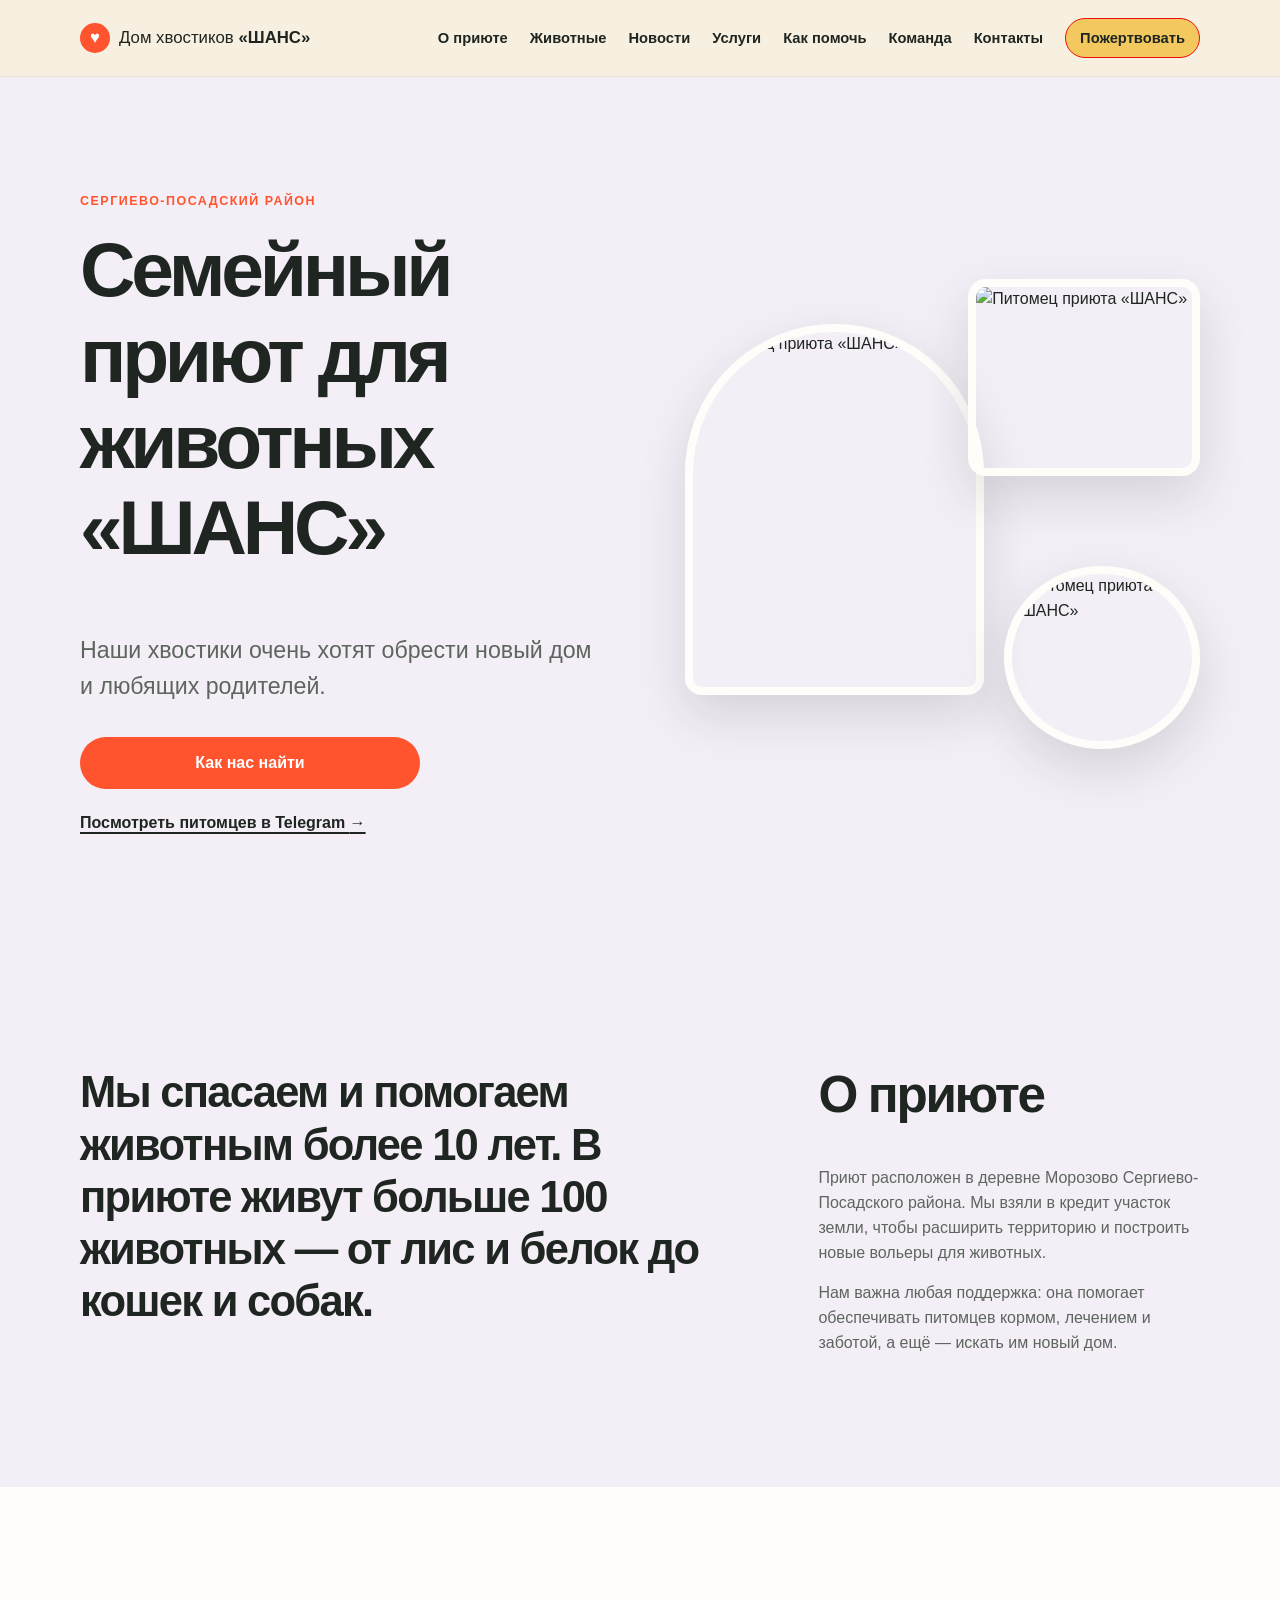
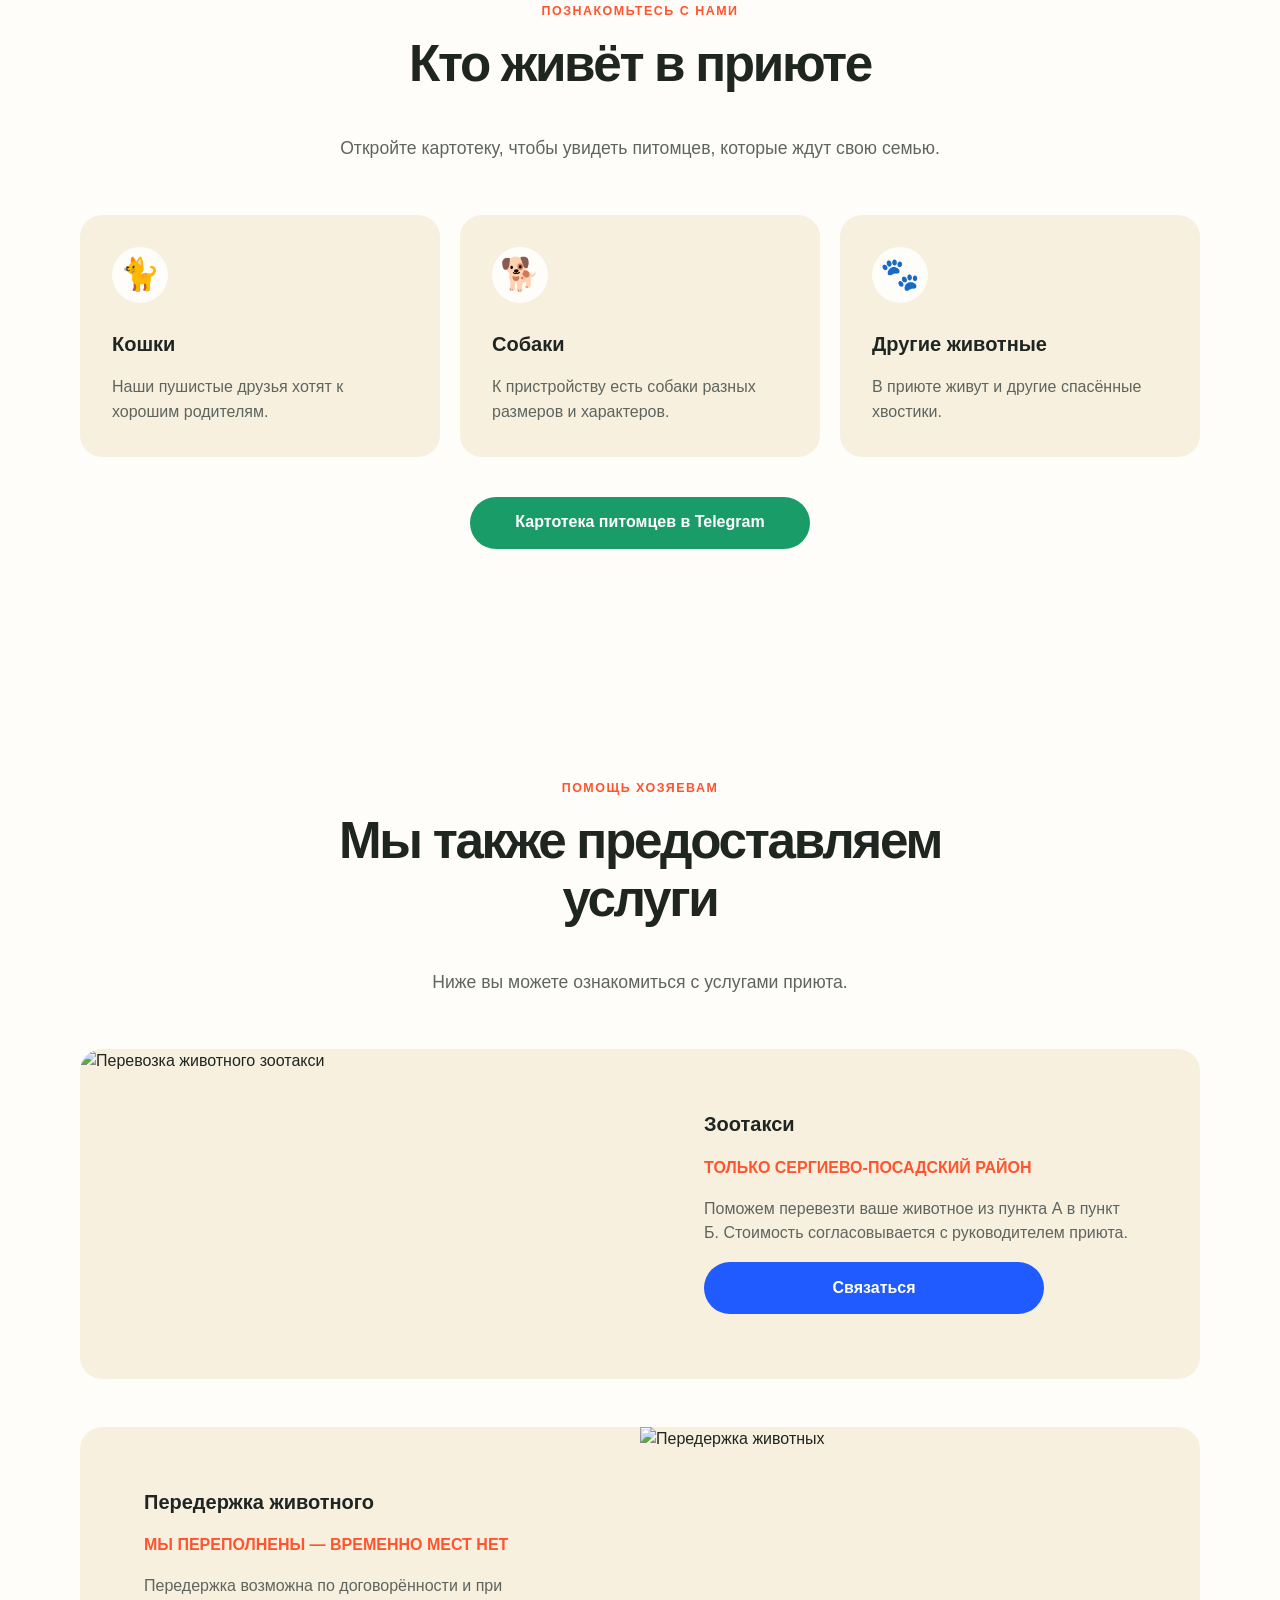
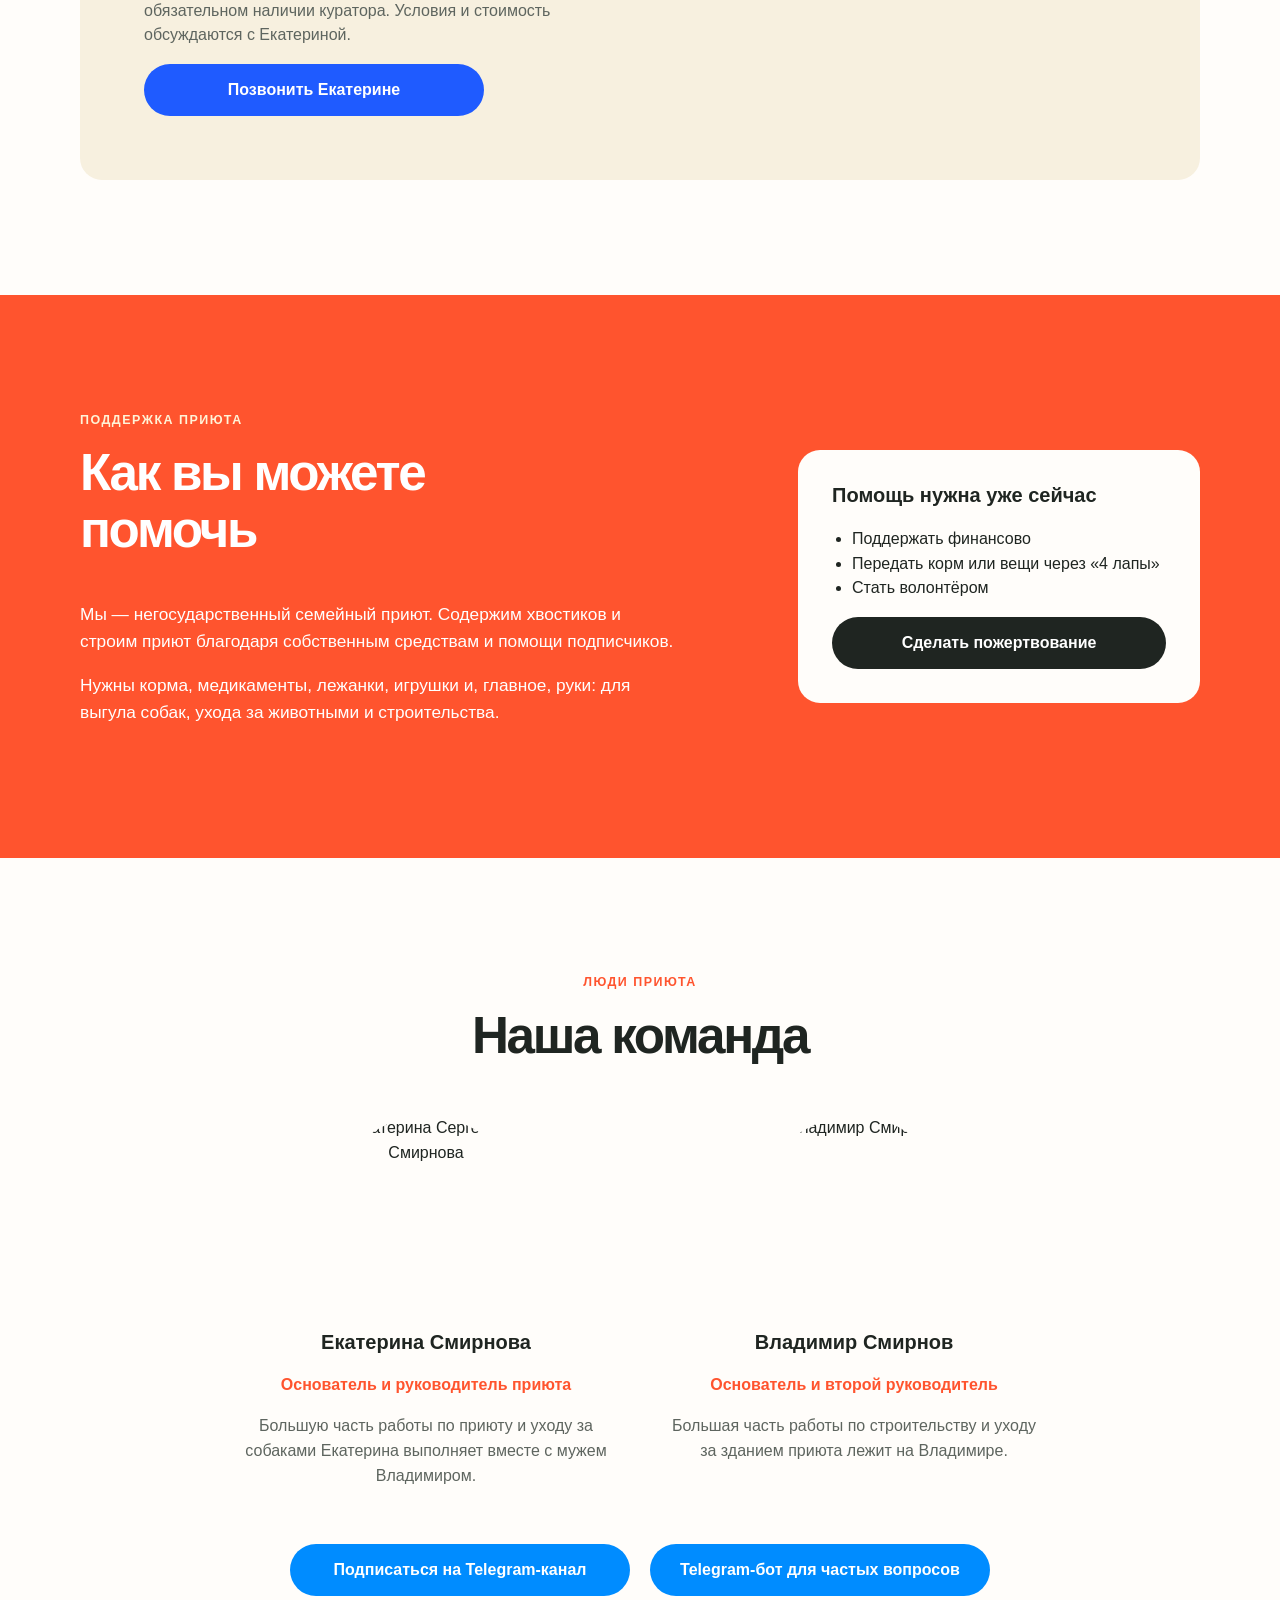
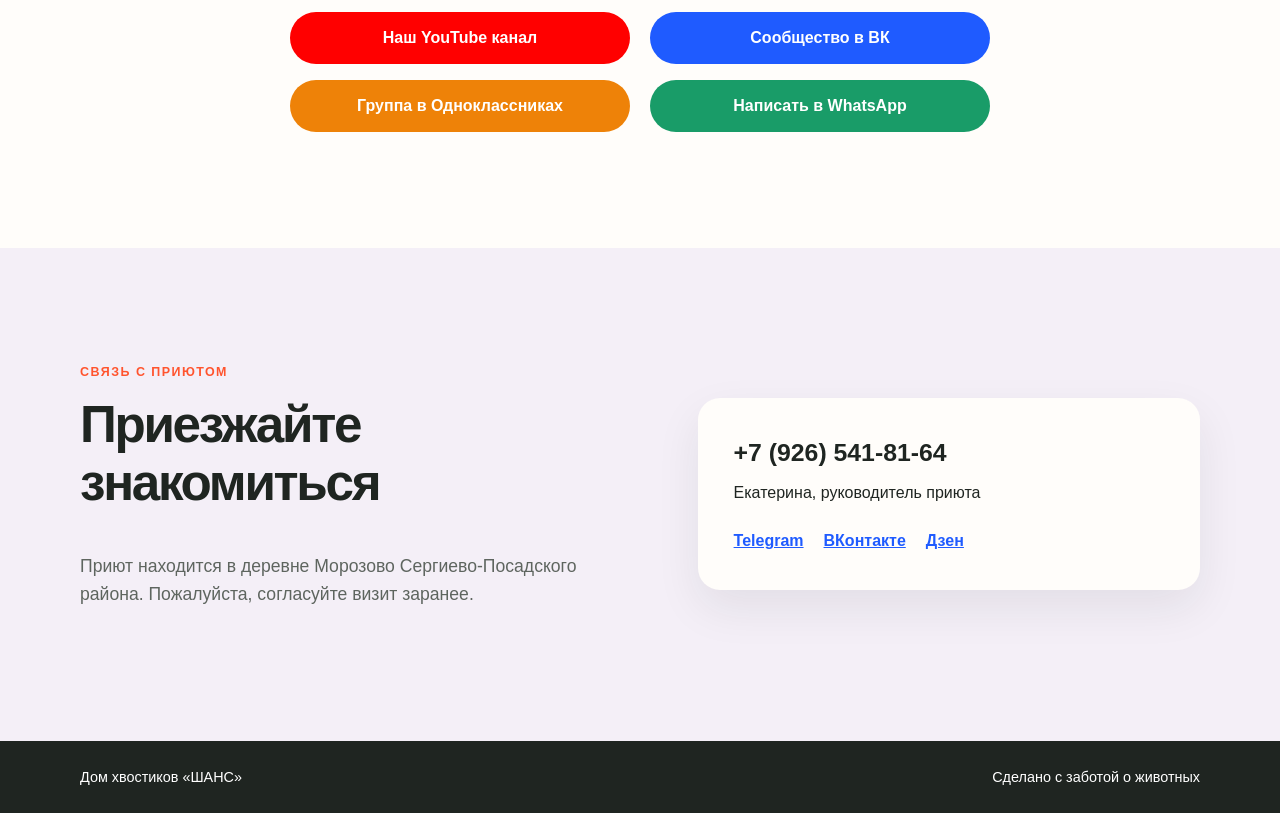
==== index.html @ d1c69e22 "git init" ====
<!doctype html>
<html lang="ru">
  <head>
    <meta charset="UTF-8" />
    <meta name="viewport" content="width=device-width, initial-scale=1.0" />
    <meta
      name="description"
      content="Семейный приют для животных «ШАНС» в Сергиево-Посадском районе. Помогаем животным найти дом."
    />
    <title>Дом хвостиков «ШАНС»</title>
    <link rel="preconnect" href="https://static.tildacdn.pub" />
    <link rel="stylesheet" href="./CSS/main.css" />
    <script src="./js/main.js" defer></script>
  </head>
  <body>
    <a class="skip-link" href="#main-content">Перейти к содержанию</a>
    <header class="site-header" data-header>
      <div class="container header__inner">
        <a
          class="brand"
          href="#top"
          aria-label="Дом хвостиков «ШАНС» — на главную"
          ><span class="brand__mark" aria-hidden="true">♥</span
          ><span>Дом хвостиков <b>«ШАНС»</b></span></a
        >
        <button
          class="menu-toggle"
          type="button"
          aria-expanded="false"
          aria-controls="main-menu"
          data-menu-toggle
        >
          <span class="visually-hidden">Открыть меню</span><span></span
          ><span></span><span></span>
        </button>
        <nav
          class="main-nav"
          id="main-menu"
          aria-label="Основная навигация"
          data-menu
        >
          <a href="#about">О приюте</a><a href="#animals">Животные</a><a href="./news.html">Новости</a
          ><a href="#services">Услуги</a><a href="#help">Как помочь</a><a href="#team">Команда</a
          ><a href="#contacts">Контакты</a>
          <a
            class="button button--small"
            href="https://yoomoney.ru/fundraise/15H9NJ5E4O8.240927"
            target="_blank"
            rel="noopener"
            >Пожертвовать</a
          >
        </nav>
      </div>
    </header>
    <main id="main-content">
      <section class="hero" id="top">
        <div class="container hero__grid">
          <div class="hero__content">
            <p class="eyebrow">Сергиево-Посадский район</p>
            <h1>Семейный приют для животных «ШАНС»</h1>
            <p class="hero__lead">
              Наши хвостики очень хотят обрести новый дом и любящих родителей.
            </p>
            <div class="hero__actions">
              <a class="button" href="#contacts">Как нас найти</a
              ><a
                class="text-link"
                href="https://t.me/shans_chats"
                target="_blank"
                rel="noopener"
                >Посмотреть питомцев в Telegram
                <span aria-hidden="true">→</span></a
              >
            </div>
          </div>
          <div class="hero__gallery" aria-label="Фотографии животных приюта">
            <img
              class="hero__image hero__image--main"
              src="https://static.tildacdn.pub/tild3834-3632-4032-b763-363162306338/noroot.png"
              alt="Питомец приюта «ШАНС»"
            />
            <img
              class="hero__image hero__image--top"
              src="https://static.tildacdn.pub/tild3733-3139-4436-b934-633961323635/_2.jpg"
              alt="Питомец приюта «ШАНС»"
            />
            <img
              class="hero__image hero__image--bottom"
              src="https://static.tildacdn.pub/tild3538-6461-4161-b763-653031376237/_3.jpg"
              alt="Питомец приюта «ШАНС»"
            />
          </div>
        </div>
      </section>
      <section class="section section--tint" id="about">
        <div class="container about">
          <p class="about__intro">
            Мы спасаем и помогаем животным более 10 лет. В приюте живут больше
            100 животных — от лис и белок до кошек и собак.
          </p>
          <div class="about__text">
            <h2>О приюте</h2>
            <p>
              Приют расположен в деревне Морозово Сергиево-Посадского района. Мы
              взяли в кредит участок земли, чтобы расширить территорию и
              построить новые вольеры для животных.
            </p>
            <p>
              Нам важна любая поддержка: она помогает обеспечивать питомцев
              кормом, лечением и заботой, а ещё — искать им новый дом.
            </p>
          </div>
        </div>
      </section>
      <section class="section" id="animals">
        <div class="container">
          <div class="section-heading">
            <p class="eyebrow">Познакомьтесь с нами</p>
            <h2>Кто живёт в приюте</h2>
            <p>
              Откройте картотеку, чтобы увидеть питомцев, которые ждут свою
              семью.
            </p>
          </div>
          <div class="animal-types">
            <article class="animal-type">
              <span class="animal-type__icon" aria-hidden="true">🐈</span>
              <h3>Кошки</h3>
              <p>Наши пушистые друзья хотят к хорошим родителям.</p>
            </article>
            <article class="animal-type">
              <span class="animal-type__icon" aria-hidden="true">🐕</span>
              <h3>Собаки</h3>
              <p>К пристройству есть собаки разных размеров и характеров.</p>
            </article>
            <article class="animal-type">
              <span class="animal-type__icon" aria-hidden="true">🐾</span>
              <h3>Другие животные</h3>
              <p>В приюте живут и другие спасённые хвостики.</p>
            </article>
          </div>
          <p class="section-action">
            <a
              class="button button--green"
              href="https://t.me/shans_chats"
              target="_blank"
              rel="noopener"
              >Картотека питомцев в Telegram</a
            >
          </p>
        </div>
      </section>
      <section class="section section--services" id="services">
        <div class="container">
          <div class="section-heading">
            <p class="eyebrow">Помощь хозяевам</p>
            <h2>Мы также предоставляем услуги</h2>
            <p>Ниже вы можете ознакомиться с услугами приюта.</p>
          </div>
          <div class="services-list">
            <article class="service-card">
              <img
                src="https://static.tildacdn.pub/tild6363-3737-4464-a665-316663333533/photo_2024-09-29_17-.jpg"
                alt="Перевозка животного зоотакси"
                loading="lazy"
              />
              <div class="service-card__content">
                <h3>Зоотакси</h3>
                <p class="service-card__note">Только Сергиево-Посадский район</p>
                <p>Поможем перевезти ваше животное из пункта А в пункт Б. Стоимость согласовывается с руководителем приюта.</p>
                <a class="button button--blue" href="https://wa.me/79265418164" target="_blank" rel="noopener">Связаться</a>
              </div>
            </article>
            <article class="service-card service-card--reverse">
              <img
                src="https://static.tildacdn.pub/tild6632-6635-4138-b135-636362383539/photo_2024-09-29_17-.jpg"
                alt="Передержка животных"
                loading="lazy"
              />
              <div class="service-card__content">
                <h3>Передержка животного</h3>
                <p class="service-card__note">Мы переполнены — временно мест нет</p>
                <p>Передержка возможна по договорённости и при обязательном наличии куратора. Условия и стоимость обсуждаются с Екатериной.</p>
                <a class="button button--blue" href="tel:+79265418164">Позвонить Екатерине</a>
              </div>
            </article>
          </div>
        </div>
      </section>
      <section class="section section--help" id="help">
        <div class="container help">
          <div>
            <p class="eyebrow">Поддержка приюта</p>
            <h2>Как вы можете помочь</h2>
            <p>
              Мы — негосударственный семейный приют. Содержим хвостиков и строим
              приют благодаря собственным средствам и помощи подписчиков.
            </p>
            <p>
              Нужны корма, медикаменты, лежанки, игрушки и, главное, руки: для
              выгула собак, ухода за животными и строительства.
            </p>
          </div>
          <div class="help__card">
            <h3>Помощь нужна уже сейчас</h3>
            <ul>
              <li>Поддержать финансово</li>
              <li>Передать корм или вещи через «4 лапы»</li>
              <li>Стать волонтёром</li>
            </ul>
            <a
              class="button button--dark"
              href="https://yoomoney.ru/fundraise/15H9NJ5E4O8.240927"
              target="_blank"
              rel="noopener"
              >Сделать пожертвование</a
            >
          </div>
        </div>
      </section>
      <section class="section" id="team">
        <div class="container">
          <div class="section-heading">
            <p class="eyebrow">Люди приюта</p>
            <h2>Наша команда</h2>
          </div>
          <div class="team-grid">
            <article class="team-card">
              <img
                src="https://static.tildacdn.pub/tild6333-6337-4039-b231-306339353439/photo.jpg"
                alt="Екатерина Сергеевна Смирнова"
                loading="lazy"
              />
              <h3>Екатерина Смирнова</h3>
              <p class="team-card__role">Основатель и руководитель приюта</p>
              <p>
                Большую часть работы по приюту и уходу за собаками Екатерина
                выполняет вместе с мужем Владимиром.
              </p>
            </article>
            <article class="team-card">
              <img
                src="https://static.tildacdn.pub/tild3164-3631-4435-b133-646164666234/_2.jpg"
                alt="Владимир Смирнов"
                loading="lazy"
              />
              <h3>Владимир Смирнов</h3>
              <p class="team-card__role">Основатель и второй руководитель</p>
              <p>
                Большая часть работы по строительству и уходу за зданием приюта
                лежит на Владимире.
              </p>
            </article>
          </div>
          <div class="community-links" aria-label="Социальные сети приюта">
            <p class="section-action">
              <a
                class="button button--light-blue"
                href="https://t.me/shans_sp"
                target="_blank"
                rel="noopener"
                >Подписаться на Telegram-канал</a
              >
            </p>
            <p class="section-action">
              <a
                class="button button--light-blue"
                href="https://t.me/Shansvoprosy_bot"
                target="_blank"
                rel="noopener"
                >Telegram-бот для частых вопросов</a
              >
            </p>
            <p class="section-action">
              <a
                class="button button--red"
                href="https://youtube.com/@katyashans?si=dmydmIoXF8O_BIxL"
                target="_blank"
                rel="noopener"
                >Наш YouTube канал</a
              >
            </p>
            <p class="section-action">
              <a
                class="button button--blue"
                href="https://vk.ru/shansposad"
                target="_blank"
                rel="noopener"
                >Сообщество в ВК</a
              >
            </p>
            <p class="section-action">
              <a
                class="button button--odnoclassniki"
                href="https://ok.ru/group/70000008022569"
                target="_blank"
                rel="noopener"
                >Группа в Одноклассниках</a
              >
            </p>
            <p class="section-action">
              <a
                class="button button--green"
                href="https://wa.me/79265418164"
                target="_blank"
                rel="noopener"
                >Написать в WhatsApp</a
              >
            </p>
          </div>
        </div>
      </section>
      <section class="section section--tint" id="contacts">
        <div class="container contacts">
          <div>
            <p class="eyebrow">Связь с приютом</p>
            <h2>Приезжайте знакомиться</h2>
            <p>
              Приют находится в деревне Морозово Сергиево-Посадского района.
              Пожалуйста, согласуйте визит заранее.
            </p>
          </div>
          <address class="contact-card">
            <a href="tel:+79265418164">+7 (926) 541-81-64</a
            ><span>Екатерина, руководитель приюта</span>
            <div class="contact-card__links">
              <a
                href="https://t.me/KatyashansSP"
                target="_blank"
                rel="noopener"
                >Telegram</a
              ><a
                href="https://vk.com/shansposad"
                target="_blank"
                rel="noopener"
                >ВКонтакте</a
              ><a
                href="https://dzen.ru/id/623cc8902dbcc364cc615dd0"
                target="_blank"
                rel="noopener"
                >Дзен</a
              >
            </div>
          </address>
        </div>
      </section>
    </main>
    <footer class="site-footer">
      <div class="container footer__inner">
        <span>Дом хвостиков «ШАНС»</span
        ><span>Сделано с заботой о животных</span>
      </div>
    </footer>
  </body>
</html>
---- CSS/main.css ----
* {
  box-sizing: border-box;
}

html {
  scroll-behavior: smooth;
}

body {
  margin: 0;
  color: #1f2521;
  background: #fffdfa;
  font-family: Arial, Helvetica, sans-serif;
  font-size: 16px;
  line-height: 1.55;
}

img {
  display: block;
  max-width: 100%;
}

a {
  color: inherit;
}

h1,
h2,
h3,
p {
  margin-top: 0;
}

h1,
h2,
h3 {
  line-height: 1.12;
}

h1 {
  font-size: clamp(2.55rem, 6vw, 5.1rem);
  letter-spacing: -0.055em;
}

h2 {
  font-size: clamp(2rem, 4vw, 3.5rem);
  letter-spacing: -0.045em;
}

h3 {
  font-size: 1.25rem;
}

.container {
  width: min(1120px, 100% - 40px);
  margin: 0 auto;
}

.visually-hidden {
  position: absolute;
  width: 1px;
  height: 1px;
  padding: 0;
  margin: -1px;
  overflow: hidden;
  clip: rect(0, 0, 0, 0);
  white-space: nowrap;
  border: 0;
}

.skip-link {
  position: fixed;
  z-index: 10;
  top: 12px;
  left: 12px;
  padding: 10px 16px;
  color: #fff;
  background: #1f2521;
  transform: translateY(-150%);
}

.skip-link:focus {
  transform: translateY(0);
}

.eyebrow {
  margin-bottom: 14px;
  color: #ff542e;
  font-size: 0.78rem;
  font-weight: 700;
  letter-spacing: 0.12em;
  text-transform: uppercase;
}

.site-header {
  position: sticky;
  z-index: 5;
  top: 0;
  background: rgba(247, 240, 223, 0.96);
  border-bottom: 1px solid rgba(31, 37, 33, 0.08);
  backdrop-filter: blur(10px);
}

.header__inner {
  display: flex;
  align-items: center;
  justify-content: space-between;
  min-height: 76px;
  gap: 24px;
}

.brand {
  display: inline-flex;
  align-items: center;
  gap: 9px;
  font-size: 1.05rem;
  text-decoration: none;
  white-space: nowrap;
}

.brand__mark {
  display: grid;
  width: 30px;
  height: 30px;
  place-items: center;
  color: #fff;
  background: #ff542e;
  border-radius: 50%;
}

.main-nav {
  display: flex;
  align-items: center;
  gap: 22px;
  font-size: 0.92rem;
  font-weight: 700;
}

.main-nav > a:not(.button) {
  text-decoration: none;
}

.main-nav > a:not(.button):hover {
  color: #ff542e;
}

.menu-toggle {
  display: none;
  border: 0;
  background: transparent;
}

.button {
  display: inline-flex;
  align-items: center;
  justify-content: center;
  width: min(100%, 340px);
  min-height: 52px;
  padding: 12px 22px;
  color: #fff;
  background: #ff542e;
  border: 1px solid transparent;
  border-radius: 999px;
  font-weight: 700;
  text-align: center;
  text-decoration: none;
  transition: transform 0.2s ease, background-color 0.2s ease;
}

.button:hover {
  transform: translateY(-2px);
  background: rgb(255, 50.6181818182, 5.2);
}

.button--small {
  width: auto;
  min-width: 0;
  min-height: 40px;
  padding: 8px 14px;
  color: #1f2521;
  background: #f3c95f;
  border-color: #ef0c0c;
}

.button--green {
  background: #199c68;
}

.button--green:hover {
  background: rgb(19.364640884, 120.835359116, 80.5569060773);
}

.button--dark {
  background: #1f2521;
}

.button--dark:hover {
  background: rgb(49.6, 59.2, 52.8);
}

.button--blue {
  background: #1f5bff;
}

.button--red {
  background-color: #ff0000;
}

.button--odnoclassniki {
  background-color: #ee8208;
}

.button--red:hover {
  background-color: rgb(214.2, 0, 0);
}

.button--odnoclassniki:hover {
  background-color: rgb(198.5268292683, 108.4390243902, 6.6731707317);
}

.button--light-blue {
  background-color: #008cff;
}

.button--light-blue:hover {
  background-color: rgb(0, 117.6, 214.2);
}

.button--blue:hover {
  background: rgb(0, 65.6785714286, 245.2);
}

.text-link {
  font-weight: 700;
  text-decoration-thickness: 2px;
  text-underline-offset: 4px;
}

.hero {
  overflow: hidden;
  padding: clamp(64px, 9vw, 130px) 0;
  background: #f4eff7;
}

.hero__grid {
  display: grid;
  grid-template-columns: 1fr 1fr;
  align-items: center;
  gap: clamp(40px, 7vw, 100px);
}

.hero__lead {
  max-width: 540px;
  margin-bottom: 32px;
  color: #5e655f;
  font-size: clamp(1.1rem, 2vw, 1.45rem);
}

.hero__actions {
  display: flex;
  flex-wrap: wrap;
  align-items: center;
  gap: 22px;
}

.hero__gallery {
  position: relative;
  min-height: 470px;
}

.hero__image {
  position: absolute;
  -o-object-fit: cover;
     object-fit: cover;
  border: 8px solid #fffdfa;
  box-shadow: 0 20px 50px rgba(31, 37, 33, 0.14);
}

.hero__image--main {
  inset: 45px 15% 0 0;
  width: 58%;
  height: 79%;
  border-radius: 160px 160px 18px 18px;
}

.hero__image--top {
  top: 0;
  right: 0;
  width: 45%;
  height: 42%;
  border-radius: 18px;
}

.hero__image--bottom {
  right: 0;
  bottom: 0;
  width: 38%;
  height: 39%;
  border-radius: 50%;
}

.section {
  padding: clamp(68px, 9vw, 130px) 0;
}

.section--tint {
  background: #f4eff7;
}

.about {
  display: grid;
  grid-template-columns: 1.25fr 0.75fr;
  gap: clamp(35px, 8vw, 115px);
  align-items: start;
}

.about__intro {
  margin: 0;
  font-size: clamp(1.8rem, 3.4vw, 3rem);
  font-weight: 700;
  line-height: 1.2;
  letter-spacing: -0.04em;
}

.about__text {
  max-width: 430px;
  color: #5e655f;
}

.about__text h2 {
  color: #1f2521;
}

.section-heading {
  max-width: 650px;
  margin: 0 auto 52px;
  text-align: center;
}

.section-heading > p:last-child {
  color: #5e655f;
  font-size: 1.1rem;
}

.animal-types {
  display: grid;
  grid-template-columns: repeat(3, 1fr);
  gap: 20px;
}

.animal-type {
  padding: 32px;
  background: #f7f0df;
  border-radius: 22px;
}

.animal-type__icon {
  display: grid;
  width: 56px;
  height: 56px;
  place-items: center;
  margin-bottom: 30px;
  font-size: 2rem;
  background: #fffdfa;
  border-radius: 50%;
}

.animal-type p {
  margin-bottom: 0;
  color: #5e655f;
}

.section-action {
  margin: 40px 0 0;
  text-align: center;
}

.news-list {
  display: grid;
  grid-template-columns: repeat(3, minmax(0, 1fr));
  gap: 24px;
}

.news-card,
.news-detail {
  padding: 28px;
  background: #f7f0df;
  border-radius: 22px;
}

.news-card img,
.news-detail img {
  width: 100%;
  aspect-ratio: 16/9;
  margin: -28px -28px 24px;
  -o-object-fit: cover;
     object-fit: cover;
  border-radius: 22px 22px 0 0;
}

.news-card h2 {
  font-size: 1.6rem;
}

.news-card h2 a {
  text-decoration: none;
}

.news-detail {
  max-width: 780px;
  margin: 0 auto;
}

.empty-state {
  grid-column: 1/-1;
  text-align: center;
  color: #5e655f;
}

.section--services {
  background: #fffdfa;
}

.services-list {
  display: grid;
  gap: 48px;
}

.service-card {
  display: grid;
  grid-template-columns: repeat(2, minmax(0, 1fr));
  overflow: hidden;
  background: #f7f0df;
  border-radius: 22px;
}

.service-card--reverse img {
  order: 2;
}

.service-card img {
  width: 100%;
  height: 100%;
  min-height: 330px;
  -o-object-fit: cover;
     object-fit: cover;
}

.service-card__content {
  display: flex;
  flex-direction: column;
  align-items: flex-start;
  justify-content: center;
  padding: clamp(32px, 5vw, 70px);
}

.service-card__content > p:not(.service-card__note) {
  color: #5e655f;
}

.service-card__note {
  color: #ff542e;
  font-weight: 700;
  text-transform: uppercase;
}

.section--help {
  color: #fff;
  background: #ff542e;
}

.section--help .eyebrow {
  color: #fff3d7;
}

.help {
  display: grid;
  grid-template-columns: 1.2fr 0.8fr;
  gap: clamp(35px, 9vw, 130px);
  align-items: center;
}

.help h2 {
  max-width: 500px;
}

.help > div:first-child > p:not(.eyebrow) {
  max-width: 620px;
  font-size: 1.08rem;
}

.help__card {
  padding: 34px;
  color: #1f2521;
  background: #fffdfa;
  border-radius: 22px;
}

.help__card ul {
  padding-left: 20px;
}

.team-grid {
  display: grid;
  grid-template-columns: repeat(2, minmax(0, 380px));
  justify-content: center;
  gap: 48px;
}

.team-card {
  text-align: center;
}

.team-card img {
  width: 190px;
  aspect-ratio: 1;
  margin: 0 auto 25px;
  -o-object-fit: cover;
     object-fit: cover;
  border-radius: 50%;
}

.team-card__role {
  color: #ff542e;
  font-weight: 700;
}

.team-card p:last-child {
  color: #5e655f;
}

.community-links {
  display: grid;
  grid-template-columns: repeat(2, 340px);
  justify-content: center;
  gap: 16px 20px;
  margin-top: 40px;
}

.community-links .section-action {
  margin: 0;
}

.contacts {
  display: grid;
  grid-template-columns: 1fr 1fr;
  gap: clamp(35px, 9vw, 120px);
  align-items: center;
}

.contacts > div > p:not(.eyebrow) {
  max-width: 500px;
  color: #5e655f;
  font-size: 1.1rem;
}

.contact-card {
  display: flex;
  flex-direction: column;
  gap: 8px;
  padding: 36px;
  font-style: normal;
  background: #fffdfa;
  border-radius: 22px;
  box-shadow: 0 18px 45px rgba(31, 37, 33, 0.08);
}

.contact-card > a {
  font-size: 1.55rem;
  font-weight: 700;
  text-decoration: none;
}

.contact-card__links {
  display: flex;
  flex-wrap: wrap;
  gap: 12px 20px;
  margin-top: 16px;
}

.contact-card__links a {
  color: #1f5bff;
  font-weight: 700;
}

.site-footer {
  padding: 25px 0;
  color: #fff;
  background: #1f2521;
}

.footer__inner {
  display: flex;
  justify-content: space-between;
  gap: 16px;
  font-size: 0.9rem;
}

@media (max-width: 820px) {
  .menu-toggle {
    display: grid;
    width: 42px;
    height: 42px;
    padding: 10px;
    gap: 5px;
    cursor: pointer;
  }
  .menu-toggle span:not(.visually-hidden) {
    height: 2px;
    background: #1f2521;
  }
  .main-nav {
    position: fixed;
    top: 76px;
    right: 0;
    left: 0;
    display: none;
    flex-direction: column;
    align-items: stretch;
    gap: 0;
    padding: 16px 20px 24px;
    background: #f7f0df;
    border-bottom: 1px solid rgba(31, 37, 33, 0.08);
    box-shadow: 0 14px 25px rgba(31, 37, 33, 0.1);
  }
  .main-nav--open {
    display: flex;
  }
  .main-nav > a {
    padding: 12px 0;
  }
  .main-nav .button {
    margin-top: 8px;
  }
  .hero__grid,
  .about,
  .help,
  .contacts,
  .service-card {
    grid-template-columns: 1fr;
  }
  .news-list {
    grid-template-columns: repeat(2, minmax(0, 1fr));
  }
  .service-card--reverse img {
    order: initial;
  }
  .hero__gallery {
    max-width: 560px;
    width: 100%;
    margin: 0 auto;
  }
  .about__text {
    max-width: none;
  }
}
@media (max-width: 600px) {
  .container {
    width: min(1120px, 100% - 32px);
  }
  .header__inner {
    min-height: 68px;
  }
  .brand {
    font-size: 0.9rem;
  }
  .main-nav {
    top: 68px;
  }
  .hero__gallery {
    min-height: 350px;
  }
  .animal-types,
  .team-grid,
  .news-list {
    grid-template-columns: 1fr;
  }
  .service-card img {
    min-height: 240px;
  }
  .community-links {
    grid-template-columns: minmax(0, 340px);
  }
  .team-grid {
    gap: 35px;
  }
  .footer__inner {
    flex-direction: column;
  }
}/*# sourceMappingURL=main.css.map */
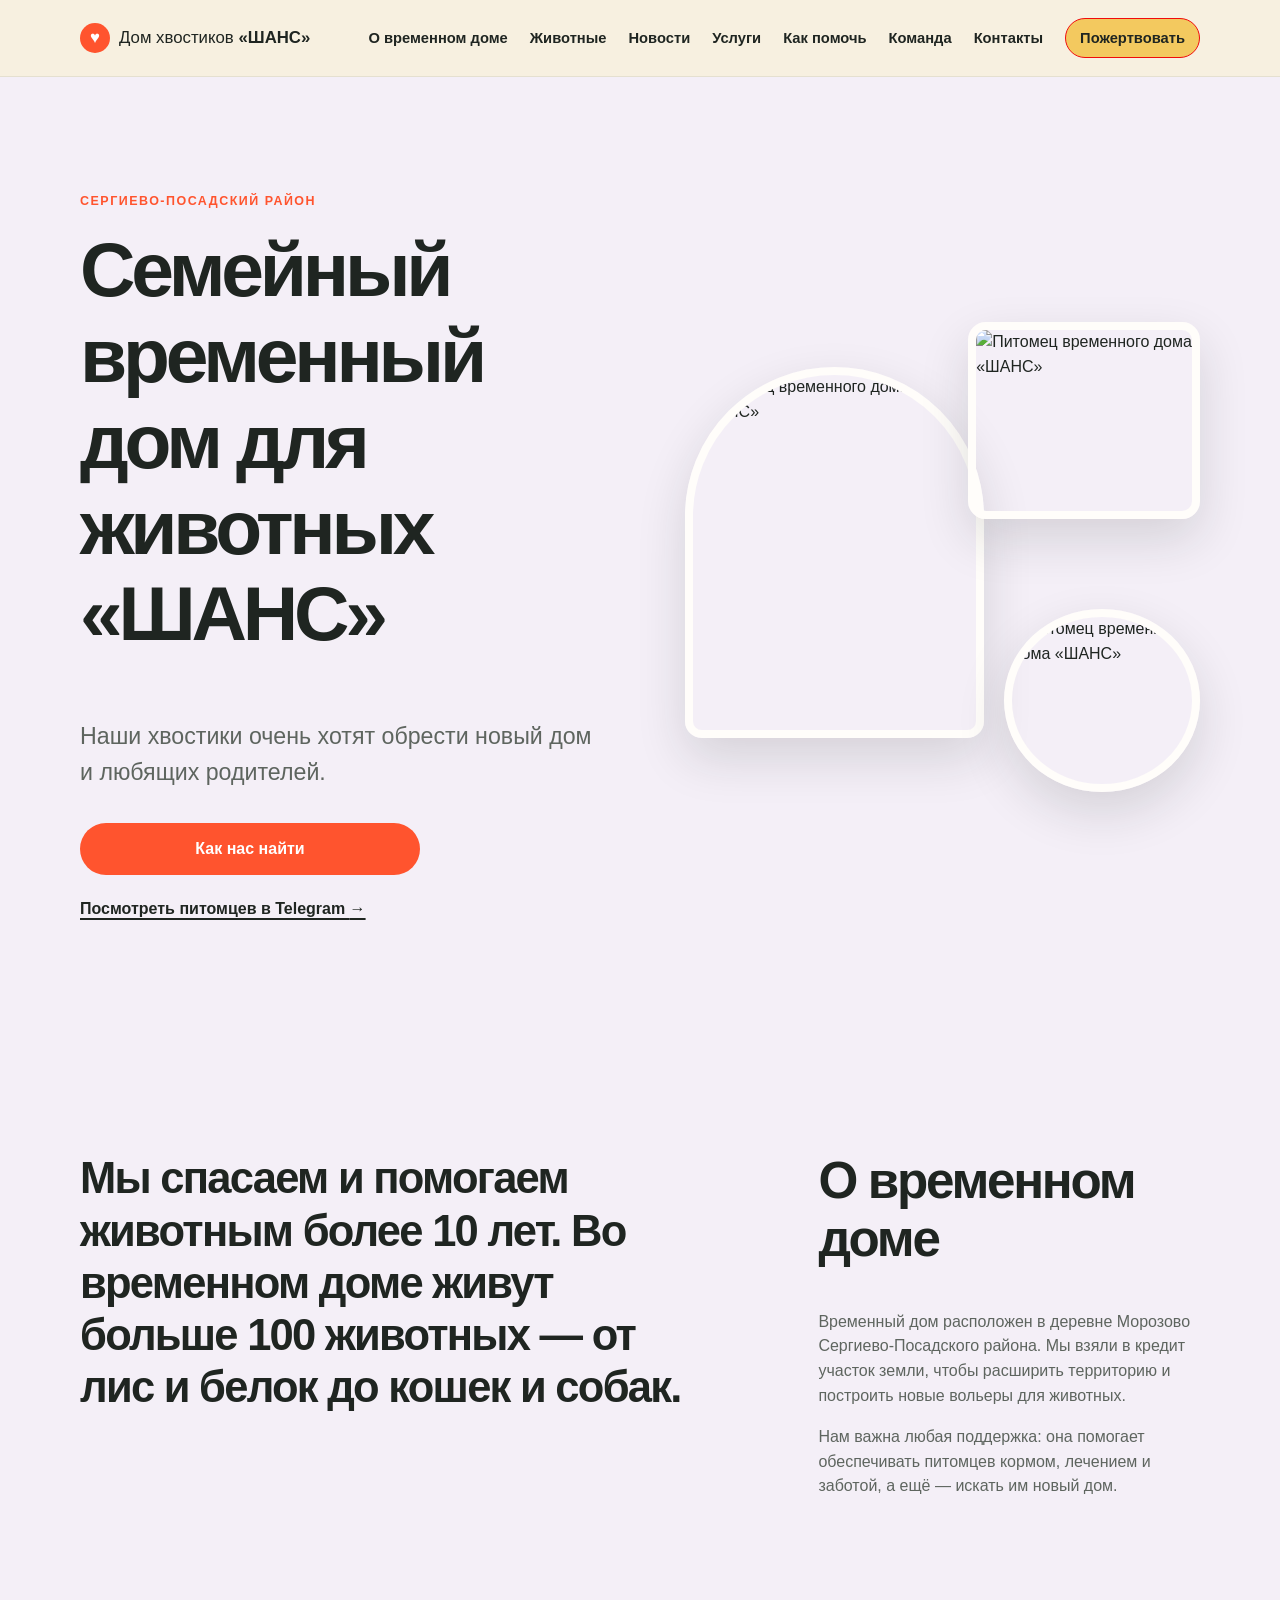
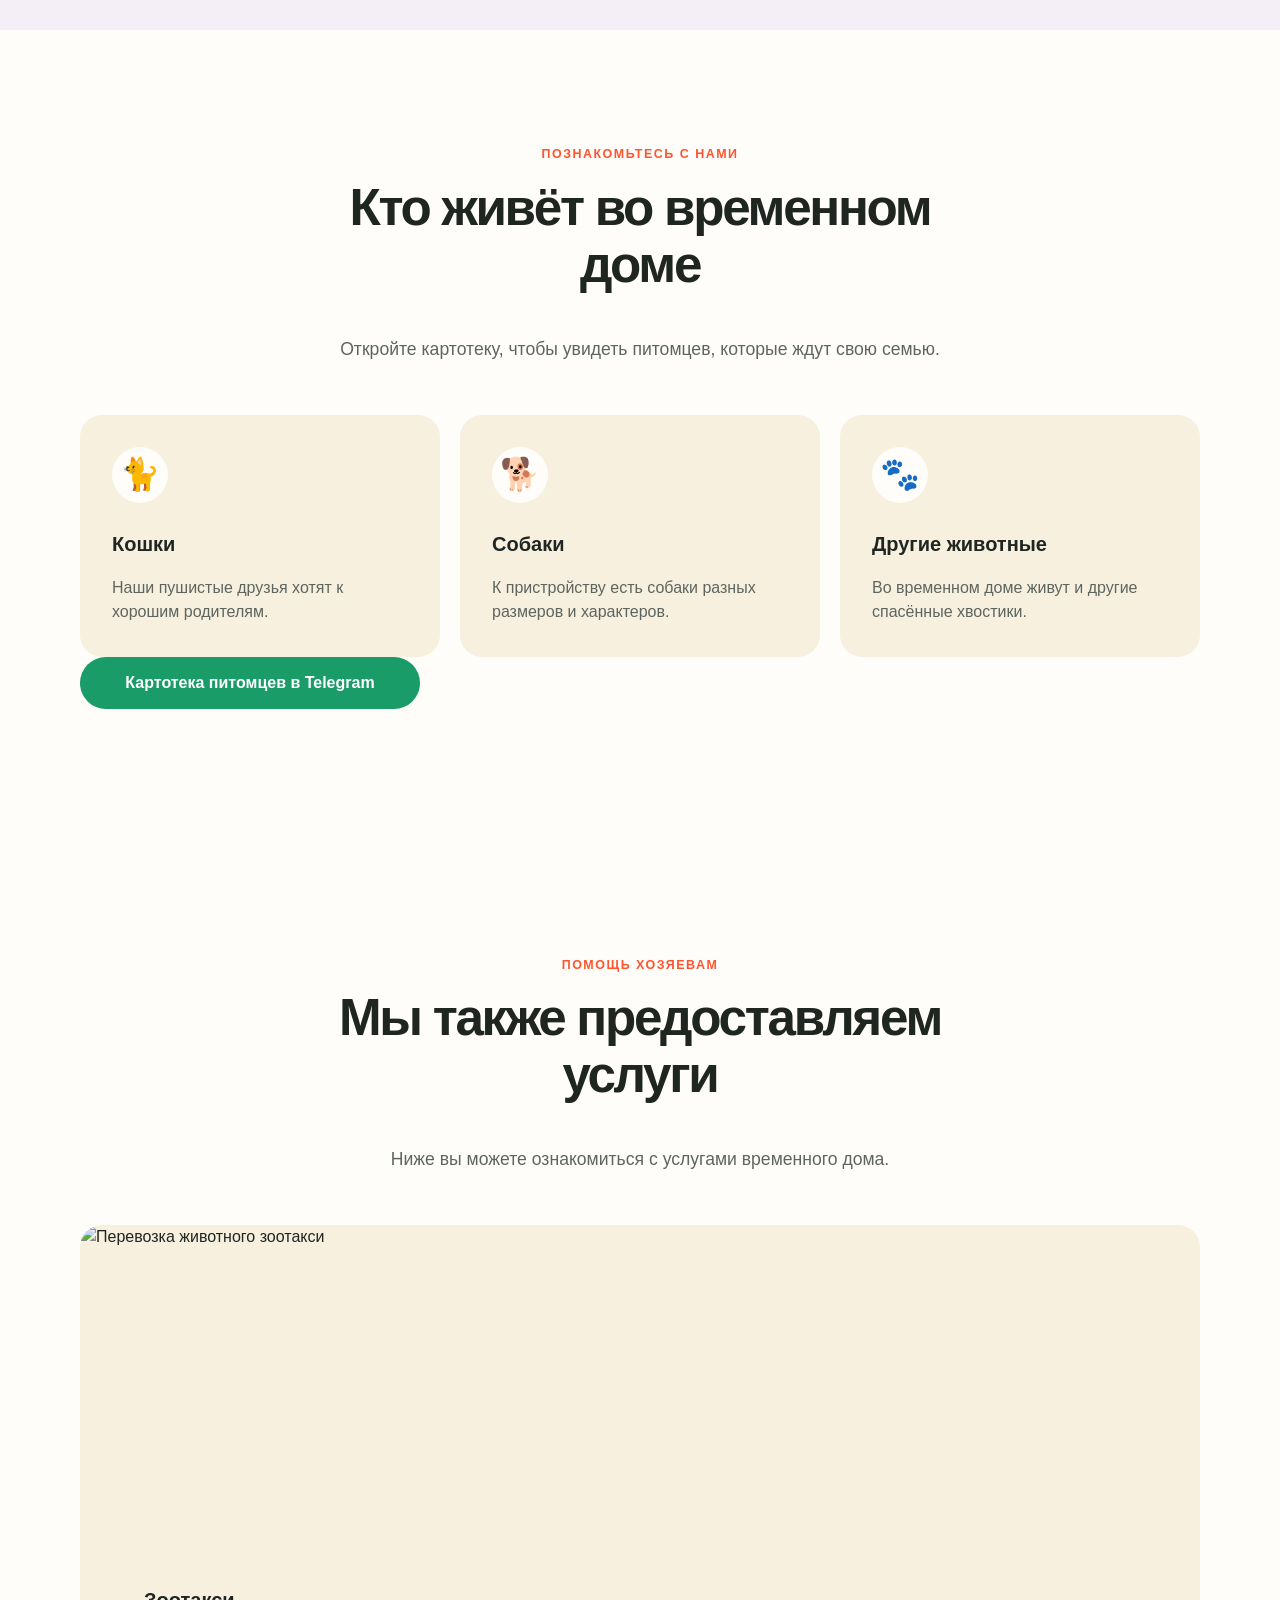
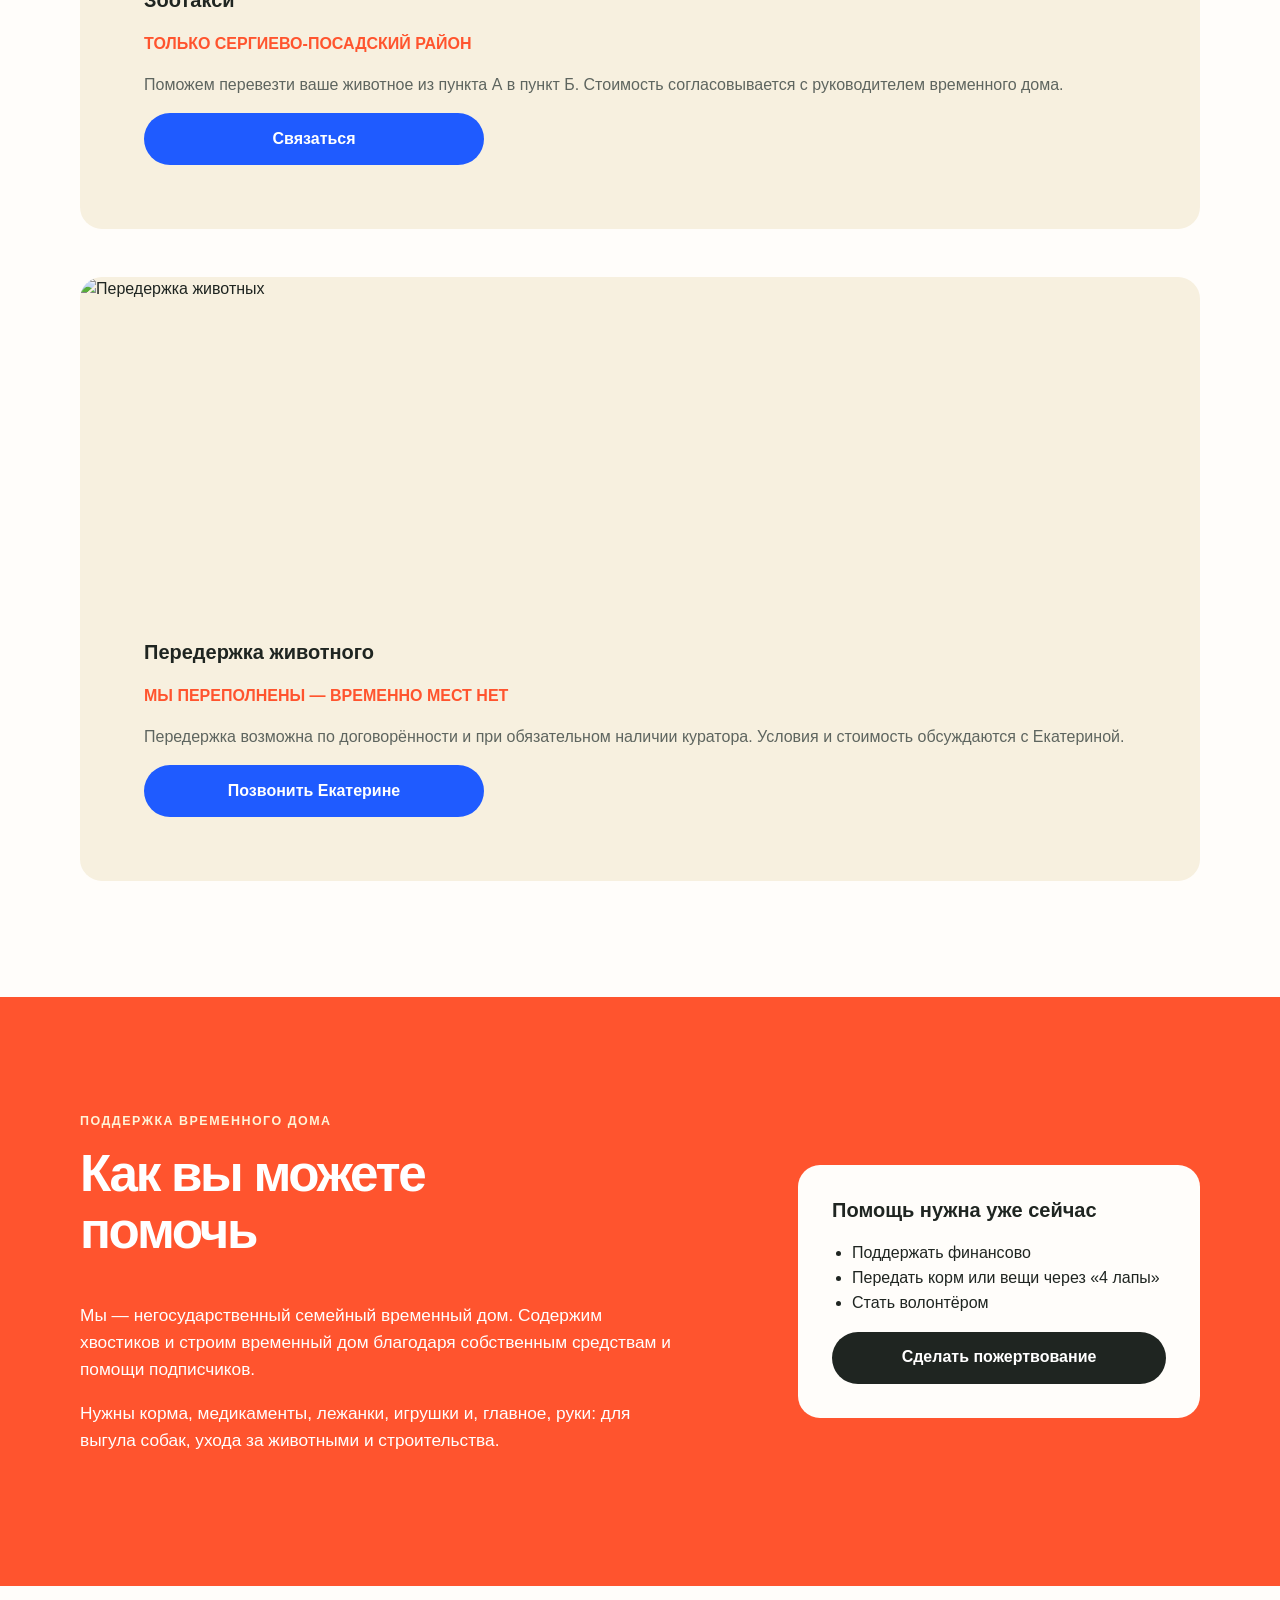
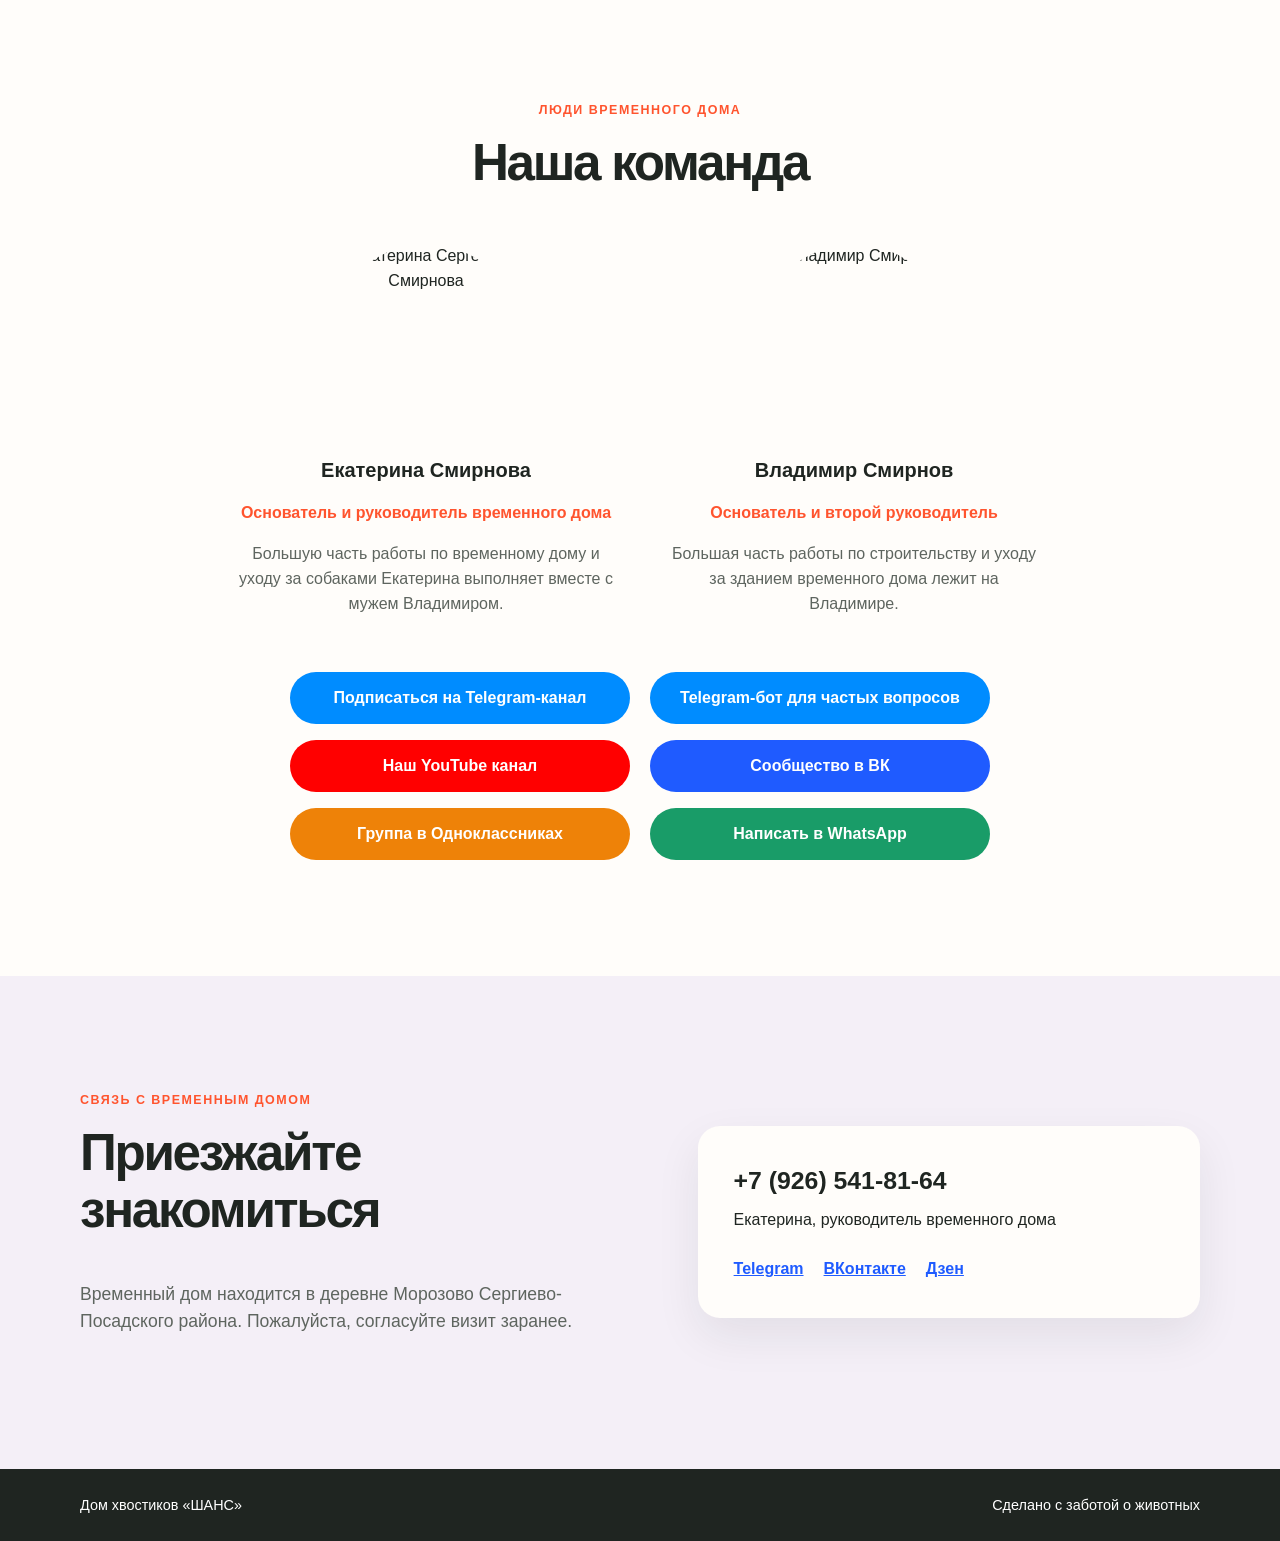
==== commit ce0bf0f5: "add new name to title" ====
--- a/index.html
+++ b/index.html
@@ -5,7 +5,7 @@
     <meta name="viewport" content="width=device-width, initial-scale=1.0" />
     <meta
       name="description"
-      content="Семейный приют для животных «ШАНС» в Сергиево-Посадском районе. Помогаем животным найти дом."
+      content="Семейный временный дом для животных «ШАНС» в Сергиево-Посадском районе. Помогаем животным найти дом."
     />
     <title>Дом хвостиков «ШАНС»</title>
     <link rel="preconnect" href="https://static.tildacdn.pub" />
@@ -39,7 +39,7 @@
           aria-label="Основная навигация"
           data-menu
         >
-          <a href="#about">О приюте</a><a href="#animals">Животные</a><a href="./news.html">Новости</a
+          <a href="#about">О временном доме</a><a href="./animals.html">Животные</a><a href="./news.html">Новости</a
           ><a href="#services">Услуги</a><a href="#help">Как помочь</a><a href="#team">Команда</a
           ><a href="#contacts">Контакты</a>
           <a
@@ -57,7 +57,7 @@
         <div class="container hero__grid">
           <div class="hero__content">
             <p class="eyebrow">Сергиево-Посадский район</p>
-            <h1>Семейный приют для животных «ШАНС»</h1>
+            <h1>Семейный временный дом для животных «ШАНС»</h1>
             <p class="hero__lead">
               Наши хвостики очень хотят обрести новый дом и любящих родителей.
             </p>
@@ -73,21 +73,21 @@
               >
             </div>
           </div>
-          <div class="hero__gallery" aria-label="Фотографии животных приюта">
+          <div class="hero__gallery" aria-label="Фотографии животных временного дома">
             <img
               class="hero__image hero__image--main"
               src="https://static.tildacdn.pub/tild3834-3632-4032-b763-363162306338/noroot.png"
-              alt="Питомец приюта «ШАНС»"
+              alt="Питомец временного дома «ШАНС»"
             />
             <img
               class="hero__image hero__image--top"
               src="https://static.tildacdn.pub/tild3733-3139-4436-b934-633961323635/_2.jpg"
-              alt="Питомец приюта «ШАНС»"
+              alt="Питомец временного дома «ШАНС»"
             />
             <img
               class="hero__image hero__image--bottom"
               src="https://static.tildacdn.pub/tild3538-6461-4161-b763-653031376237/_3.jpg"
-              alt="Питомец приюта «ШАНС»"
+              alt="Питомец временного дома «ШАНС»"
             />
           </div>
         </div>
@@ -95,13 +95,13 @@
       <section class="section section--tint" id="about">
         <div class="container about">
           <p class="about__intro">
-            Мы спасаем и помогаем животным более 10 лет. В приюте живут больше
+            Мы спасаем и помогаем животным более 10 лет. Во временном доме живут больше
             100 животных — от лис и белок до кошек и собак.
           </p>
           <div class="about__text">
-            <h2>О приюте</h2>
-            <p>
-              Приют расположен в деревне Морозово Сергиево-Посадского района. Мы
+            <h2>О временном доме</h2>
+            <p>
+              Временный дом расположен в деревне Морозово Сергиево-Посадского района. Мы
               взяли в кредит участок земли, чтобы расширить территорию и
               построить новые вольеры для животных.
             </p>
@@ -116,7 +116,7 @@
         <div class="container">
           <div class="section-heading">
             <p class="eyebrow">Познакомьтесь с нами</p>
-            <h2>Кто живёт в приюте</h2>
+            <h2>Кто живёт во временном доме</h2>
             <p>
               Откройте картотеку, чтобы увидеть питомцев, которые ждут свою
               семью.
@@ -136,7 +136,7 @@
             <article class="animal-type">
               <span class="animal-type__icon" aria-hidden="true">🐾</span>
               <h3>Другие животные</h3>
-              <p>В приюте живут и другие спасённые хвостики.</p>
+              <p>Во временном доме живут и другие спасённые хвостики.</p>
             </article>
           </div>
           <p class="section-action">
@@ -155,7 +155,7 @@
           <div class="section-heading">
             <p class="eyebrow">Помощь хозяевам</p>
             <h2>Мы также предоставляем услуги</h2>
-            <p>Ниже вы можете ознакомиться с услугами приюта.</p>
+            <p>Ниже вы можете ознакомиться с услугами временного дома.</p>
           </div>
           <div class="services-list">
             <article class="service-card">
@@ -167,7 +167,7 @@
               <div class="service-card__content">
                 <h3>Зоотакси</h3>
                 <p class="service-card__note">Только Сергиево-Посадский район</p>
-                <p>Поможем перевезти ваше животное из пункта А в пункт Б. Стоимость согласовывается с руководителем приюта.</p>
+                <p>Поможем перевезти ваше животное из пункта А в пункт Б. Стоимость согласовывается с руководителем временного дома.</p>
                 <a class="button button--blue" href="https://wa.me/79265418164" target="_blank" rel="noopener">Связаться</a>
               </div>
             </article>
@@ -190,11 +190,11 @@
       <section class="section section--help" id="help">
         <div class="container help">
           <div>
-            <p class="eyebrow">Поддержка приюта</p>
+            <p class="eyebrow">Поддержка временного дома</p>
             <h2>Как вы можете помочь</h2>
             <p>
-              Мы — негосударственный семейный приют. Содержим хвостиков и строим
-              приют благодаря собственным средствам и помощи подписчиков.
+              Мы — негосударственный семейный временный дом. Содержим хвостиков и строим
+              временный дом благодаря собственным средствам и помощи подписчиков.
             </p>
             <p>
               Нужны корма, медикаменты, лежанки, игрушки и, главное, руки: для
@@ -221,7 +221,7 @@
       <section class="section" id="team">
         <div class="container">
           <div class="section-heading">
-            <p class="eyebrow">Люди приюта</p>
+            <p class="eyebrow">Люди временного дома</p>
             <h2>Наша команда</h2>
           </div>
           <div class="team-grid">
@@ -232,9 +232,9 @@
                 loading="lazy"
               />
               <h3>Екатерина Смирнова</h3>
-              <p class="team-card__role">Основатель и руководитель приюта</p>
+              <p class="team-card__role">Основатель и руководитель временного дома</p>
               <p>
-                Большую часть работы по приюту и уходу за собаками Екатерина
+                Большую часть работы по временному дому и уходу за собаками Екатерина
                 выполняет вместе с мужем Владимиром.
               </p>
             </article>
@@ -247,12 +247,12 @@
               <h3>Владимир Смирнов</h3>
               <p class="team-card__role">Основатель и второй руководитель</p>
               <p>
-                Большая часть работы по строительству и уходу за зданием приюта
+                Большая часть работы по строительству и уходу за зданием временного дома
                 лежит на Владимире.
               </p>
             </article>
           </div>
-          <div class="community-links" aria-label="Социальные сети приюта">
+          <div class="community-links" aria-label="Социальные сети временного дома">
             <p class="section-action">
               <a
                 class="button button--light-blue"
@@ -313,16 +313,16 @@
       <section class="section section--tint" id="contacts">
         <div class="container contacts">
           <div>
-            <p class="eyebrow">Связь с приютом</p>
+            <p class="eyebrow">Связь с временным домом</p>
             <h2>Приезжайте знакомиться</h2>
             <p>
-              Приют находится в деревне Морозово Сергиево-Посадского района.
+              Временный дом находится в деревне Морозово Сергиево-Посадского района.
               Пожалуйста, согласуйте визит заранее.
             </p>
           </div>
           <address class="contact-card">
             <a href="tel:+79265418164">+7 (926) 541-81-64</a
-            ><span>Екатерина, руководитель приюта</span>
+            ><span>Екатерина, руководитель временного дома</span>
             <div class="contact-card__links">
               <a
                 href="https://t.me/KatyashansSP"
--- a/CSS/main.css
+++ b/CSS/main.css
@@ -92,64 +92,9 @@
   text-transform: uppercase;
 }
 
-.site-header {
-  position: sticky;
-  z-index: 5;
-  top: 0;
-  background: rgba(247, 240, 223, 0.96);
-  border-bottom: 1px solid rgba(31, 37, 33, 0.08);
-  backdrop-filter: blur(10px);
-}
-
-.header__inner {
-  display: flex;
-  align-items: center;
-  justify-content: space-between;
-  min-height: 76px;
-  gap: 24px;
-}
-
-.brand {
-  display: inline-flex;
-  align-items: center;
-  gap: 9px;
-  font-size: 1.05rem;
-  text-decoration: none;
-  white-space: nowrap;
-}
-
-.brand__mark {
-  display: grid;
-  width: 30px;
-  height: 30px;
-  place-items: center;
-  color: #fff;
-  background: #ff542e;
-  border-radius: 50%;
-}
-
-.main-nav {
-  display: flex;
-  align-items: center;
-  gap: 22px;
-  font-size: 0.92rem;
-  font-weight: 700;
-}
-
-.main-nav > a:not(.button) {
-  text-decoration: none;
-}
-
-.main-nav > a:not(.button):hover {
-  color: #ff542e;
-}
-
-.menu-toggle {
-  display: none;
-  border: 0;
-  background: transparent;
-}
-
+/* ==============================
+   BUTTONS
+   ============================== */
 .button {
   display: inline-flex;
   align-items: center;
@@ -202,18 +147,22 @@
   background: #1f5bff;
 }
 
+.button--blue:hover {
+  background: rgb(0, 65.6785714286, 245.2);
+}
+
 .button--red {
   background-color: #ff0000;
 }
 
+.button--red:hover {
+  background-color: rgb(214.2, 0, 0);
+}
+
 .button--odnoclassniki {
   background-color: #ee8208;
 }
 
-.button--red:hover {
-  background-color: rgb(214.2, 0, 0);
-}
-
 .button--odnoclassniki:hover {
   background-color: rgb(198.5268292683, 108.4390243902, 6.6731707317);
 }
@@ -224,206 +173,12 @@
 
 .button--light-blue:hover {
   background-color: rgb(0, 117.6, 214.2);
-}
-
-.button--blue:hover {
-  background: rgb(0, 65.6785714286, 245.2);
 }
 
 .text-link {
   font-weight: 700;
   text-decoration-thickness: 2px;
   text-underline-offset: 4px;
-}
-
-.hero {
-  overflow: hidden;
-  padding: clamp(64px, 9vw, 130px) 0;
-  background: #f4eff7;
-}
-
-.hero__grid {
-  display: grid;
-  grid-template-columns: 1fr 1fr;
-  align-items: center;
-  gap: clamp(40px, 7vw, 100px);
-}
-
-.hero__lead {
-  max-width: 540px;
-  margin-bottom: 32px;
-  color: #5e655f;
-  font-size: clamp(1.1rem, 2vw, 1.45rem);
-}
-
-.hero__actions {
-  display: flex;
-  flex-wrap: wrap;
-  align-items: center;
-  gap: 22px;
-}
-
-.hero__gallery {
-  position: relative;
-  min-height: 470px;
-}
-
-.hero__image {
-  position: absolute;
-  -o-object-fit: cover;
-     object-fit: cover;
-  border: 8px solid #fffdfa;
-  box-shadow: 0 20px 50px rgba(31, 37, 33, 0.14);
-}
-
-.hero__image--main {
-  inset: 45px 15% 0 0;
-  width: 58%;
-  height: 79%;
-  border-radius: 160px 160px 18px 18px;
-}
-
-.hero__image--top {
-  top: 0;
-  right: 0;
-  width: 45%;
-  height: 42%;
-  border-radius: 18px;
-}
-
-.hero__image--bottom {
-  right: 0;
-  bottom: 0;
-  width: 38%;
-  height: 39%;
-  border-radius: 50%;
-}
-
-.section {
-  padding: clamp(68px, 9vw, 130px) 0;
-}
-
-.section--tint {
-  background: #f4eff7;
-}
-
-.about {
-  display: grid;
-  grid-template-columns: 1.25fr 0.75fr;
-  gap: clamp(35px, 8vw, 115px);
-  align-items: start;
-}
-
-.about__intro {
-  margin: 0;
-  font-size: clamp(1.8rem, 3.4vw, 3rem);
-  font-weight: 700;
-  line-height: 1.2;
-  letter-spacing: -0.04em;
-}
-
-.about__text {
-  max-width: 430px;
-  color: #5e655f;
-}
-
-.about__text h2 {
-  color: #1f2521;
-}
-
-.section-heading {
-  max-width: 650px;
-  margin: 0 auto 52px;
-  text-align: center;
-}
-
-.section-heading > p:last-child {
-  color: #5e655f;
-  font-size: 1.1rem;
-}
-
-.animal-types {
-  display: grid;
-  grid-template-columns: repeat(3, 1fr);
-  gap: 20px;
-}
-
-.animal-type {
-  padding: 32px;
-  background: #f7f0df;
-  border-radius: 22px;
-}
-
-.animal-type__icon {
-  display: grid;
-  width: 56px;
-  height: 56px;
-  place-items: center;
-  margin-bottom: 30px;
-  font-size: 2rem;
-  background: #fffdfa;
-  border-radius: 50%;
-}
-
-.animal-type p {
-  margin-bottom: 0;
-  color: #5e655f;
-}
-
-.section-action {
-  margin: 40px 0 0;
-  text-align: center;
-}
-
-.news-list {
-  display: grid;
-  grid-template-columns: repeat(3, minmax(0, 1fr));
-  gap: 24px;
-}
-
-.news-card,
-.news-detail {
-  padding: 28px;
-  background: #f7f0df;
-  border-radius: 22px;
-}
-
-.news-card img,
-.news-detail img {
-  width: 100%;
-  aspect-ratio: 16/9;
-  margin: -28px -28px 24px;
-  -o-object-fit: cover;
-     object-fit: cover;
-  border-radius: 22px 22px 0 0;
-}
-
-.news-card h2 {
-  font-size: 1.6rem;
-}
-
-.news-card h2 a {
-  text-decoration: none;
-}
-
-.news-detail {
-  max-width: 780px;
-  margin: 0 auto;
-}
-
-.empty-state {
-  grid-column: 1/-1;
-  text-align: center;
-  color: #5e655f;
-}
-
-.section--services {
-  background: #fffdfa;
-}
-
-.services-list {
-  display: grid;
-  gap: 48px;
 }
 
 .service-card {
@@ -464,31 +219,6 @@
   text-transform: uppercase;
 }
 
-.section--help {
-  color: #fff;
-  background: #ff542e;
-}
-
-.section--help .eyebrow {
-  color: #fff3d7;
-}
-
-.help {
-  display: grid;
-  grid-template-columns: 1.2fr 0.8fr;
-  gap: clamp(35px, 9vw, 130px);
-  align-items: center;
-}
-
-.help h2 {
-  max-width: 500px;
-}
-
-.help > div:first-child > p:not(.eyebrow) {
-  max-width: 620px;
-  font-size: 1.08rem;
-}
-
 .help__card {
   padding: 34px;
   color: #1f2521;
@@ -498,13 +228,6 @@
 
 .help__card ul {
   padding-left: 20px;
-}
-
-.team-grid {
-  display: grid;
-  grid-template-columns: repeat(2, minmax(0, 380px));
-  justify-content: center;
-  gap: 48px;
 }
 
 .team-card {
@@ -527,31 +250,6 @@
 
 .team-card p:last-child {
   color: #5e655f;
-}
-
-.community-links {
-  display: grid;
-  grid-template-columns: repeat(2, 340px);
-  justify-content: center;
-  gap: 16px 20px;
-  margin-top: 40px;
-}
-
-.community-links .section-action {
-  margin: 0;
-}
-
-.contacts {
-  display: grid;
-  grid-template-columns: 1fr 1fr;
-  gap: clamp(35px, 9vw, 120px);
-  align-items: center;
-}
-
-.contacts > div > p:not(.eyebrow) {
-  max-width: 500px;
-  color: #5e655f;
-  font-size: 1.1rem;
 }
 
 .contact-card {
@@ -583,6 +281,581 @@
   font-weight: 700;
 }
 
+.animal-card {
+  overflow: hidden;
+  background: #f7f0df;
+  border-radius: 22px;
+}
+
+.animal-card__image-link {
+  display: block;
+  overflow: hidden;
+}
+
+.animal-card__image {
+  width: 100%;
+  aspect-ratio: 4/3;
+  -o-object-fit: cover;
+     object-fit: cover;
+  transition: transform 0.3s ease;
+}
+
+.animal-card__image-link:hover .animal-card__image {
+  transform: scale(1.03);
+}
+
+.animal-card__content {
+  padding: 24px;
+}
+
+.animal-card__meta {
+  display: flex;
+  align-items: center;
+  justify-content: space-between;
+  gap: 12px;
+  margin-bottom: 12px;
+  color: #5e655f;
+  font-size: 0.85rem;
+}
+
+.animal-card__status {
+  color: #199c68;
+  font-weight: 700;
+}
+
+.animal-card h2 {
+  margin-bottom: 12px;
+  font-size: 1.8rem;
+}
+
+.animal-card h2 a {
+  text-decoration: none;
+}
+
+.animal-card h2 a:hover {
+  color: #ff542e;
+}
+
+.animal-card__content p {
+  margin-bottom: 20px;
+  color: #5e655f;
+}
+
+.service-card {
+  grid-template-columns: 1fr;
+}
+
+.service-card--reverse img {
+  order: 0;
+}
+
+.service-card img {
+  min-height: 300px;
+}
+
+/* ==============================
+   ANIMAL TYPES
+   ============================== */
+.animal-types {
+  display: grid;
+  grid-template-columns: repeat(3, 1fr);
+  gap: 20px;
+}
+
+.animal-type {
+  padding: 32px;
+  background: #f7f0df;
+  border-radius: 22px;
+}
+
+.animal-type__icon {
+  display: grid;
+  width: 56px;
+  height: 56px;
+  place-items: center;
+  margin-bottom: 30px;
+  font-size: 2rem;
+  background: #fffdfa;
+  border-radius: 50%;
+}
+
+.animal-type p {
+  margin-bottom: 0;
+  color: #5e655f;
+}
+
+/* ==============================
+   ANIMALS CATALOG
+   ============================== */
+.animals-filters {
+  display: flex;
+  justify-content: center;
+  flex-wrap: wrap;
+  gap: 12px;
+  margin-bottom: 40px;
+}
+
+.animals-filter {
+  min-width: 120px;
+  padding: 10px 20px;
+  color: #1f2521;
+  background: transparent;
+  border: 1px solid rgba(31, 37, 33, 0.18);
+  border-radius: 999px;
+  font: inherit;
+  font-weight: 700;
+  cursor: pointer;
+  transition: color 0.2s ease, background-color 0.2s ease, border-color 0.2s ease;
+}
+
+.animals-filter:hover {
+  border-color: #ff542e;
+  color: #ff542e;
+}
+
+.animals-filter--active {
+  color: #fff;
+  background: #ff542e;
+  border-color: #ff542e;
+}
+
+.animals-list {
+  display: grid;
+  grid-template-columns: repeat(3, minmax(0, 1fr));
+  gap: 24px;
+}
+
+.animal-detail {
+  grid-column: 1/-1;
+  width: 100%;
+  max-width: 1120px;
+  margin: 0 auto;
+}
+
+.animal-detail__back {
+  display: inline-block;
+  margin-bottom: 32px;
+}
+
+.animal-detail__header {
+  display: flex;
+  flex-direction: column;
+  gap: 40px;
+  width: 100%;
+  margin-bottom: 60px;
+}
+
+.animal-detail__main-image {
+  width: 100%;
+}
+
+.animal-detail__main-image img {
+  width: 100%;
+  max-height: 650px;
+  aspect-ratio: 16/9;
+  -o-object-fit: cover;
+     object-fit: cover;
+  border-radius: 24px;
+  box-shadow: 0 10px 40px rgba(31, 37, 33, 0.1);
+}
+
+.animal-detail__info {
+  width: 100%;
+}
+
+.animal-detail__meta {
+  display: flex;
+  align-items: center;
+  justify-content: space-between;
+  gap: 20px;
+  margin-bottom: 20px;
+}
+
+.animal-detail__type {
+  color: #5e655f;
+  font-size: 1.1rem;
+  font-weight: 600;
+}
+
+.animal-detail__status {
+  color: #199c68;
+  font-size: 1.2rem;
+  font-weight: 700;
+}
+
+.animal-detail__info h1 {
+  margin-bottom: 30px;
+  font-size: clamp(2.5rem, 5vw, 4.5rem);
+}
+
+.animal-detail__specs {
+  display: grid;
+  grid-template-columns: repeat(3, minmax(0, 1fr));
+  gap: 24px;
+  margin: 0 0 40px;
+  font-size: 1.1rem;
+}
+
+.animal-detail__specs dt {
+  margin-bottom: 4px;
+  color: #5e655f;
+  font-weight: 600;
+}
+
+.animal-detail__specs dd {
+  margin: 0;
+}
+
+.animal-detail .button--primary {
+  width: min(100%, 340px);
+  padding: 16px 32px;
+  font-size: 1.1rem;
+}
+
+.animal-detail__section {
+  width: 100%;
+  margin-bottom: 32px;
+  padding: 40px;
+  background: #f7f0df;
+  border-radius: 22px;
+}
+
+.animal-detail__section h2 {
+  margin-bottom: 20px;
+  color: #1f2521;
+  font-size: 2rem;
+}
+
+.animal-detail__section p {
+  max-width: 900px;
+  margin: 0;
+  color: #5e655f;
+  font-size: 1.1rem;
+  line-height: 1.8;
+}
+
+.animal-detail__gallery-grid {
+  display: grid;
+  grid-template-columns: repeat(3, minmax(0, 1fr));
+  gap: 20px;
+}
+
+.animal-detail__gallery-grid img {
+  width: 100%;
+  aspect-ratio: 4/3;
+  -o-object-fit: cover;
+     object-fit: cover;
+  border-radius: 14px;
+  transition: transform 0.3s ease;
+}
+
+.animal-detail__gallery-grid img:hover {
+  transform: scale(1.03);
+}
+
+/* ==============================
+   HEADER
+   ============================== */
+.site-header {
+  position: sticky;
+  z-index: 5;
+  top: 0;
+  background: rgba(247, 240, 223, 0.96);
+  border-bottom: 1px solid rgba(31, 37, 33, 0.08);
+  backdrop-filter: blur(10px);
+}
+
+.header__inner {
+  display: flex;
+  align-items: center;
+  justify-content: space-between;
+  min-height: 76px;
+  gap: 24px;
+}
+
+.brand {
+  display: inline-flex;
+  align-items: center;
+  gap: 9px;
+  font-size: 1.05rem;
+  text-decoration: none;
+  white-space: nowrap;
+}
+
+.brand__mark {
+  display: grid;
+  width: 30px;
+  height: 30px;
+  place-items: center;
+  color: #fff;
+  background: #ff542e;
+  border-radius: 50%;
+}
+
+.main-nav {
+  display: flex;
+  align-items: center;
+  gap: 22px;
+  font-size: 0.92rem;
+  font-weight: 700;
+}
+
+.main-nav > a:not(.button) {
+  text-decoration: none;
+}
+
+.main-nav > a:not(.button):hover {
+  color: #ff542e;
+}
+
+.menu-toggle {
+  display: none;
+  border: 0;
+  background: transparent;
+}
+
+/* ==============================
+   HERO
+   ============================== */
+.hero {
+  overflow: hidden;
+  padding: clamp(64px, 9vw, 130px) 0;
+  background: #f4eff7;
+}
+
+.hero__grid {
+  display: grid;
+  grid-template-columns: 1fr 1fr;
+  align-items: center;
+  gap: clamp(40px, 7vw, 100px);
+}
+
+.hero__lead {
+  max-width: 540px;
+  margin-bottom: 32px;
+  color: #5e655f;
+  font-size: clamp(1.1rem, 2vw, 1.45rem);
+}
+
+.hero__actions {
+  display: flex;
+  flex-wrap: wrap;
+  align-items: center;
+  gap: 22px;
+}
+
+.hero__gallery {
+  position: relative;
+  min-height: 470px;
+}
+
+.hero__image {
+  position: absolute;
+  -o-object-fit: cover;
+     object-fit: cover;
+  border: 8px solid #fffdfa;
+  box-shadow: 0 20px 50px rgba(31, 37, 33, 0.14);
+}
+
+.hero__image--main {
+  inset: 45px 15% 0 0;
+  width: 58%;
+  height: 79%;
+  border-radius: 160px 160px 18px 18px;
+}
+
+.hero__image--top {
+  top: 0;
+  right: 0;
+  width: 45%;
+  height: 42%;
+  border-radius: 18px;
+}
+
+.hero__image--bottom {
+  right: 0;
+  bottom: 0;
+  width: 38%;
+  height: 39%;
+  border-radius: 50%;
+}
+
+/* ==============================
+   NEWS
+   ============================== */
+.news-detail {
+  max-width: 480px;
+  margin: 0 auto;
+  padding: 28px;
+  background: #f7f0df;
+  border-radius: 22px;
+}
+
+.news-detail img {
+  width: 100%;
+  aspect-ratio: 16/9;
+  margin: -10px -28px 24px 5px;
+  -o-object-fit: cover;
+     object-fit: cover;
+  border-radius: 22px 22px 0 0;
+}
+
+.news-detail h1 {
+  margin-bottom: 24px;
+  font-size: clamp(2rem, 4vw, 3rem);
+  letter-spacing: -0.045em;
+}
+
+.news-detail__content p {
+  margin-bottom: 16px;
+  color: #5e655f;
+  font-size: 1.1rem;
+  line-height: 1.7;
+}
+
+.news-detail__content p:last-child {
+  margin-bottom: 0;
+}
+
+.empty-state {
+  grid-column: 1/-1;
+  text-align: center;
+  color: #5e655f;
+}
+
+/* ==============================
+   SECTIONS
+   ============================== */
+.section {
+  padding: clamp(68px, 9vw, 130px) 0;
+}
+
+.section--tint {
+  background: #f4eff7;
+}
+
+.section-heading {
+  max-width: 650px;
+  margin: 0 auto 52px;
+  text-align: center;
+}
+
+.section-heading > p:last-child {
+  color: #5e655f;
+  font-size: 1.1rem;
+}
+
+/* ==============================
+   ABOUT
+   ============================== */
+.about {
+  display: grid;
+  grid-template-columns: 1.25fr 0.75fr;
+  gap: clamp(35px, 8vw, 115px);
+  align-items: start;
+}
+
+.about__intro {
+  margin: 0;
+  font-size: clamp(1.8rem, 3.4vw, 3rem);
+  font-weight: 700;
+  line-height: 1.2;
+  letter-spacing: -0.04em;
+}
+
+.about__text {
+  max-width: 430px;
+  color: #5e655f;
+}
+
+.about__text h2 {
+  color: #1f2521;
+}
+
+/* ==============================
+   SERVICES
+   ============================== */
+.section--services {
+  background: #fffdfa;
+}
+
+.services-list {
+  display: grid;
+  gap: 48px;
+}
+
+/* ==============================
+   HELP
+   ============================== */
+.section--help {
+  color: #fff;
+  background: #ff542e;
+}
+
+.section--help .eyebrow {
+  color: #fff3d7;
+}
+
+.help {
+  display: grid;
+  grid-template-columns: 1.2fr 0.8fr;
+  gap: clamp(35px, 9vw, 130px);
+  align-items: center;
+}
+
+.help h2 {
+  max-width: 500px;
+}
+
+.help > div:first-child > p:not(.eyebrow) {
+  max-width: 620px;
+  font-size: 1.08rem;
+}
+
+/* ==============================
+   TEAM
+   ============================== */
+.team-grid {
+  display: grid;
+  grid-template-columns: repeat(2, minmax(0, 380px));
+  justify-content: center;
+  gap: 48px;
+}
+
+/* ==============================
+   COMMUNITY
+   ============================== */
+.community-links {
+  display: grid;
+  grid-template-columns: repeat(2, 340px);
+  justify-content: center;
+  gap: 16px 20px;
+  margin-top: 40px;
+}
+
+.community-links .section-action {
+  margin: 0;
+}
+
+/* ==============================
+   CONTACTS
+   ============================== */
+.contacts {
+  display: grid;
+  grid-template-columns: 1fr 1fr;
+  gap: clamp(35px, 9vw, 120px);
+  align-items: center;
+}
+
+.contacts > div > p:not(.eyebrow) {
+  max-width: 500px;
+  color: #5e655f;
+  font-size: 1.1rem;
+}
+
+/* ==============================
+   FOOTER
+   ============================== */
 .site-footer {
   padding: 25px 0;
   color: #fff;
@@ -597,94 +870,332 @@
 }
 
 @media (max-width: 820px) {
+  .header__inner {
+    position: relative;
+    min-height: 68px;
+  }
   .menu-toggle {
-    display: grid;
-    width: 42px;
-    height: 42px;
-    padding: 10px;
+    display: flex;
+    flex-direction: column;
+    justify-content: center;
+    align-items: center;
     gap: 5px;
+    width: 44px;
+    height: 44px;
+    padding: 8px;
     cursor: pointer;
   }
-  .menu-toggle span:not(.visually-hidden) {
+  .menu-toggle > span:not(.visually-hidden) {
+    display: block;
+    width: 24px;
     height: 2px;
     background: #1f2521;
+    border-radius: 2px;
+    transition: transform 0.2s ease, opacity 0.2s ease;
   }
   .main-nav {
-    position: fixed;
-    top: 76px;
-    right: 0;
-    left: 0;
+    position: absolute;
+    top: calc(100% + 1px);
+    left: 20px;
+    right: 20px;
     display: none;
     flex-direction: column;
     align-items: stretch;
     gap: 0;
-    padding: 16px 20px 24px;
+    padding: 12px;
     background: #f7f0df;
-    border-bottom: 1px solid rgba(31, 37, 33, 0.08);
-    box-shadow: 0 14px 25px rgba(31, 37, 33, 0.1);
-  }
-  .main-nav--open {
+    border: 1px solid rgba(31, 37, 33, 0.08);
+    border-radius: 0 0 18px 18px;
+    box-shadow: 0 15px 35px rgba(31, 37, 33, 0.12);
+  }
+  .main-nav.main-nav--open {
     display: flex;
   }
-  .main-nav > a {
-    padding: 12px 0;
-  }
-  .main-nav .button {
+  .main-nav > a:not(.button) {
+    display: block;
+    padding: 12px 14px;
+  }
+  .main-nav > a:not(.button):hover {
+    color: #ff542e;
+    background: rgba(255, 84, 46, 0.06);
+    border-radius: 10px;
+  }
+  .main-nav > .button {
+    width: 100%;
     margin-top: 8px;
   }
-  .hero__grid,
-  .about,
-  .help,
-  .contacts,
-  .service-card {
+  .hero__grid {
     grid-template-columns: 1fr;
+  }
+  .hero__content {
+    max-width: 700px;
+  }
+  .hero__gallery {
+    min-height: 420px;
+  }
+  .about {
+    grid-template-columns: 1fr;
+    gap: 45px;
+  }
+  .about__text {
+    max-width: 650px;
+  }
+  .animal-types {
+    grid-template-columns: repeat(2, minmax(0, 1fr));
   }
   .news-list {
     grid-template-columns: repeat(2, minmax(0, 1fr));
   }
-  .service-card--reverse img {
-    order: initial;
-  }
-  .hero__gallery {
-    max-width: 560px;
-    width: 100%;
+  .help {
+    grid-template-columns: 1fr;
+    gap: 45px;
+  }
+  .contacts {
+    grid-template-columns: 1fr;
+    gap: 45px;
+  }
+  .animals-list {
+    grid-template-columns: repeat(2, minmax(0, 1fr));
+  }
+  .animal-detail {
+    width: 100%;
+    max-width: 1120px;
     margin: 0 auto;
   }
-  .about__text {
-    max-width: none;
+  .animal-detail__header {
+    width: 100%;
+  }
+  .animal-detail__main-image {
+    width: 100%;
+  }
+  .animal-detail__main-image img {
+    width: 100%;
+    max-height: 500px;
+  }
+  .animal-detail__info {
+    width: 100%;
+  }
+  .animal-detail__specs {
+    grid-template-columns: repeat(3, minmax(0, 1fr));
+  }
+  .animal-detail__section {
+    width: 100%;
+    padding: 32px;
+  }
+  .animal-detail__gallery-grid {
+    grid-template-columns: repeat(2, minmax(0, 1fr));
   }
 }
 @media (max-width: 600px) {
   .container {
-    width: min(1120px, 100% - 32px);
+    width: min(1120px, 100% - 28px);
   }
   .header__inner {
-    min-height: 68px;
+    min-height: 64px;
   }
   .brand {
-    font-size: 0.9rem;
+    font-size: 0.95rem;
+  }
+  .brand__mark {
+    width: 28px;
+    height: 28px;
   }
   .main-nav {
-    top: 68px;
+    left: 14px;
+    right: 14px;
+  }
+  .hero {
+    padding: 60px 0 70px;
+  }
+  .hero__grid {
+    gap: 45px;
   }
   .hero__gallery {
-    min-height: 350px;
-  }
-  .animal-types,
-  .team-grid,
+    min-height: 320px;
+  }
+  .hero__image--main {
+    inset: 30px 12% 0 0;
+  }
+  .hero__image--top {
+    width: 44%;
+    height: 40%;
+  }
+  .hero__image--bottom {
+    width: 38%;
+    height: 38%;
+  }
+  .hero__actions {
+    align-items: stretch;
+    flex-direction: column;
+  }
+  .hero__actions .button {
+    width: 100%;
+  }
+  .section {
+    padding: 65px 0;
+  }
+  .section-heading {
+    margin-bottom: 38px;
+  }
+  .animal-types {
+    grid-template-columns: 1fr;
+  }
   .news-list {
     grid-template-columns: 1fr;
   }
-  .service-card img {
-    min-height: 240px;
-  }
   .community-links {
-    grid-template-columns: minmax(0, 340px);
-  }
-  .team-grid {
-    gap: 35px;
+    grid-template-columns: 1fr;
+  }
+  .community-links .button {
+    width: 100%;
   }
   .footer__inner {
     flex-direction: column;
+    align-items: flex-start;
+  }
+  .animals-list {
+    grid-template-columns: 1fr;
+    gap: 18px;
+  }
+  .animal-card {
+    width: 100%;
+  }
+  .animal-card__content {
+    padding: 20px;
+  }
+  .animal-card__meta {
+    margin-bottom: 10px;
+  }
+  .animal-card h2 {
+    margin-bottom: 10px;
+    font-size: 1.6rem;
+  }
+  .animal-detail {
+    width: 100%;
+    max-width: none;
+  }
+  .animal-detail__back {
+    margin-bottom: 24px;
+  }
+  .animal-detail__header {
+    gap: 28px;
+    margin-bottom: 40px;
+  }
+  .animal-detail__main-image {
+    width: 100%;
+  }
+  .animal-detail__main-image img {
+    width: 100%;
+    max-height: none;
+    aspect-ratio: 4/3;
+    border-radius: 20px;
+  }
+  .animal-detail__info {
+    width: 100%;
+  }
+  .animal-detail__meta {
+    align-items: flex-start;
+    gap: 12px;
+  }
+  .animal-detail__type,
+  .animal-detail__status {
+    font-size: 1rem;
+  }
+  .animal-detail__info h1 {
+    margin-bottom: 24px;
+    font-size: 2.4rem;
+  }
+  .animal-detail__specs {
+    grid-template-columns: 1fr;
+    gap: 16px;
+    margin-bottom: 32px;
+    font-size: 1rem;
+  }
+  .animal-detail__section {
+    width: 100%;
+    margin-bottom: 24px;
+    padding: 24px;
+    border-radius: 18px;
+  }
+  .animal-detail__section h2 {
+    font-size: 1.6rem;
+  }
+  .animal-detail__section p {
+    font-size: 1rem;
+    line-height: 1.7;
+  }
+  .animal-detail__gallery-grid {
+    grid-template-columns: 1fr;
+    gap: 14px;
+  }
+  .animal-detail .button--primary {
+    width: 100%;
+  }
+}
+@media (max-width: 820px) {
+  .animal-detail {
+    width: 100%;
+  }
+  .animal-detail__main-image img {
+    max-height: 500px;
+  }
+  .animal-detail__specs {
+    grid-template-columns: repeat(3, minmax(0, 1fr));
+  }
+  .animal-detail__section {
+    padding: 32px;
+  }
+  .animal-detail__gallery-grid {
+    grid-template-columns: repeat(2, minmax(0, 1fr));
+  }
+}
+@media (max-width: 600px) {
+  .animal-detail {
+    width: 100%;
+  }
+  .animal-detail__header {
+    gap: 28px;
+    margin-bottom: 40px;
+  }
+  .animal-detail__main-image img {
+    max-height: none;
+    aspect-ratio: 4/3;
+    border-radius: 20px;
+  }
+  .animal-detail__meta {
+    align-items: flex-start;
+  }
+  .animal-detail__type,
+  .animal-detail__status {
+    font-size: 1rem;
+  }
+  .animal-detail__info h1 {
+    margin-bottom: 24px;
+    font-size: 2.4rem;
+  }
+  .animal-detail__specs {
+    grid-template-columns: 1fr;
+    gap: 16px;
+    margin-bottom: 32px;
+    font-size: 1rem;
+  }
+  .animal-detail__section {
+    margin-bottom: 24px;
+    padding: 24px;
+    border-radius: 18px;
+  }
+  .animal-detail__section h2 {
+    font-size: 1.6rem;
+  }
+  .animal-detail__section p {
+    font-size: 1rem;
+    line-height: 1.7;
+  }
+  .animal-detail__gallery-grid {
+    grid-template-columns: 1fr;
+    gap: 14px;
+  }
+  .animal-detail .button--primary {
+    width: 100%;
   }
 }/*# sourceMappingURL=main.css.map */
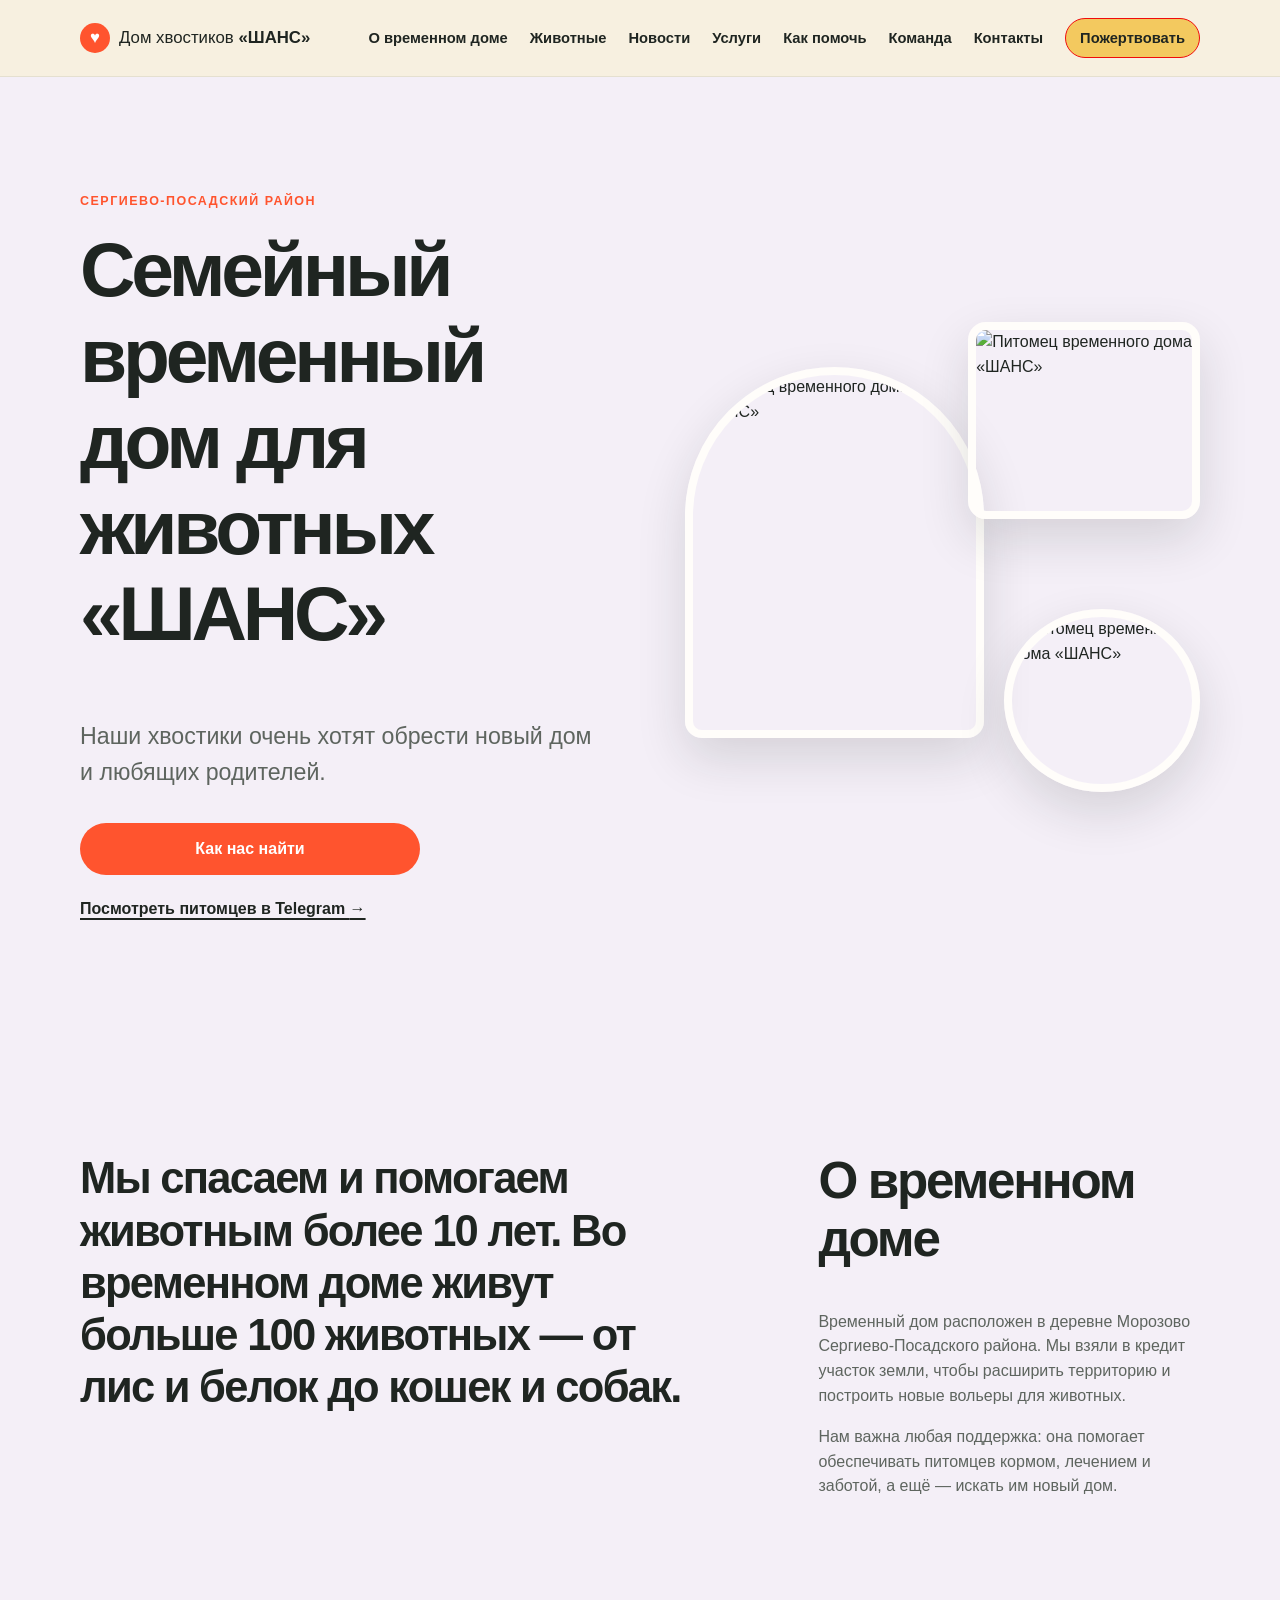
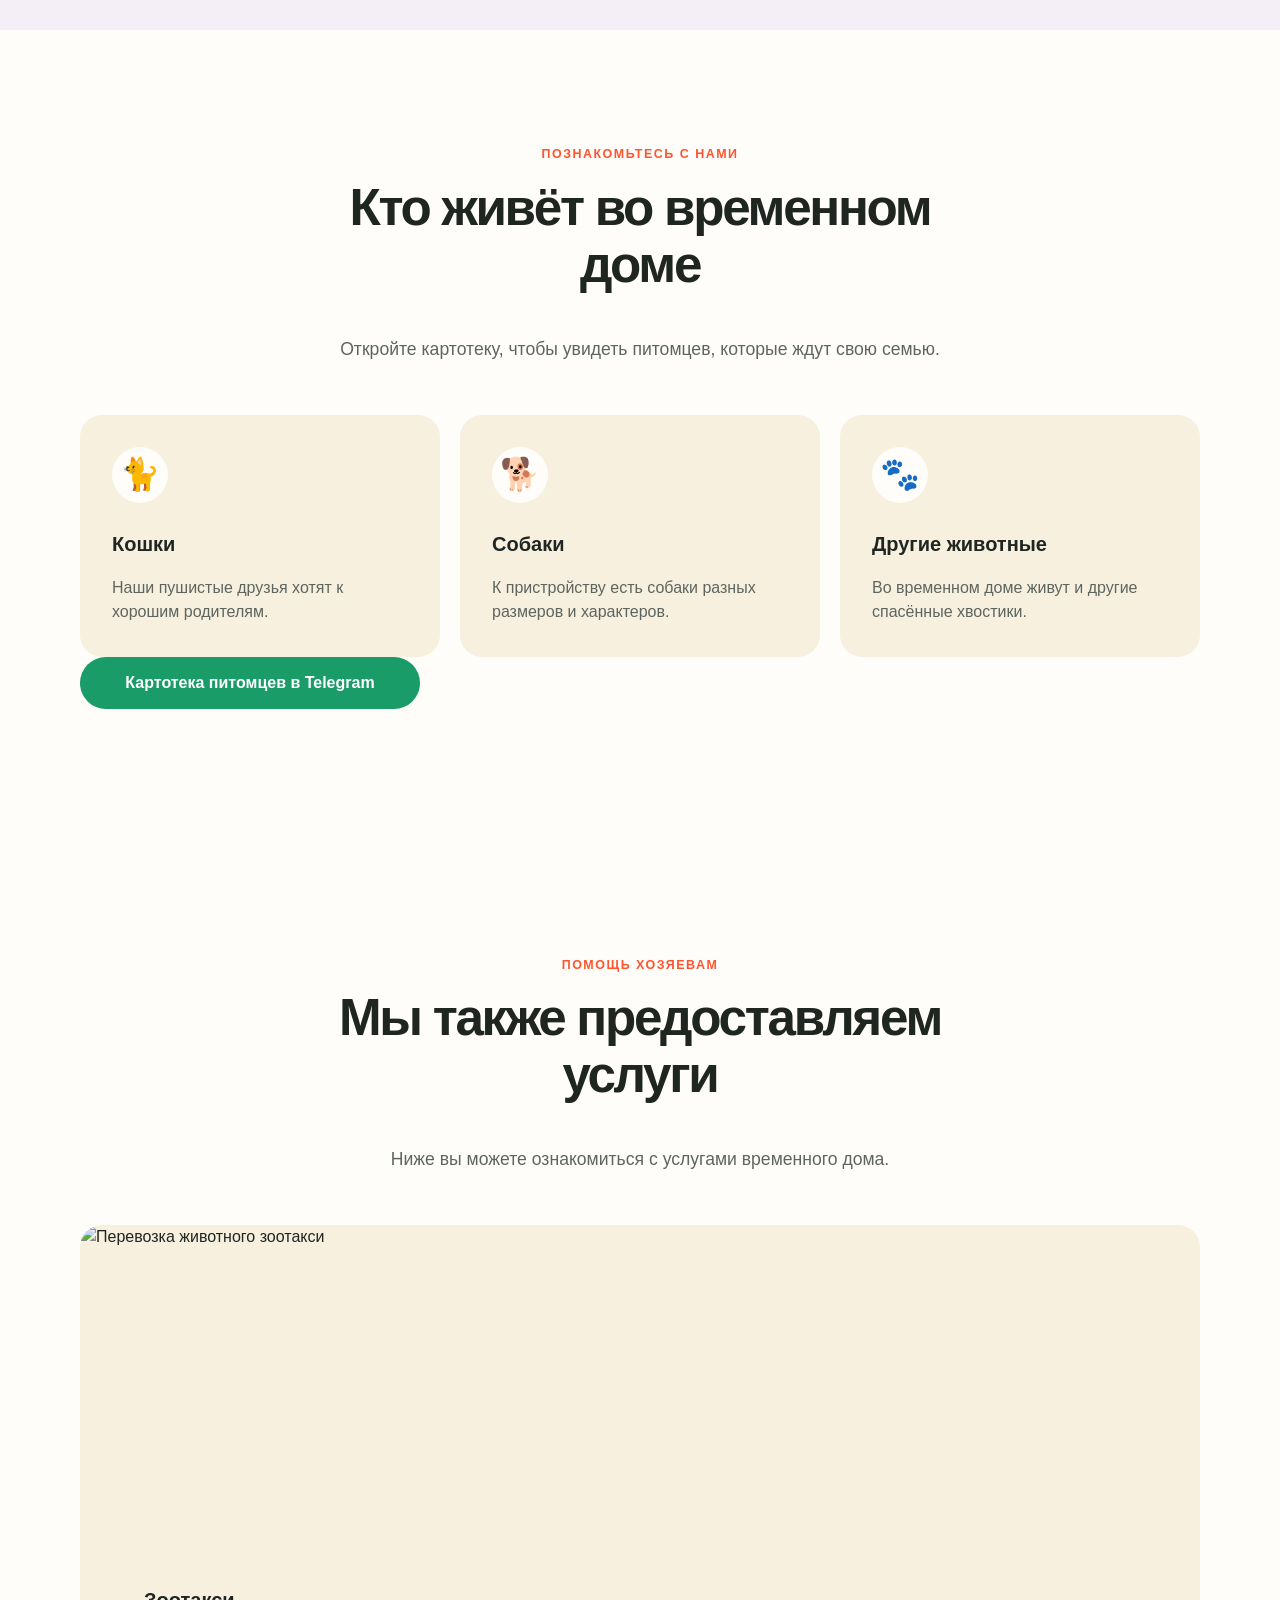
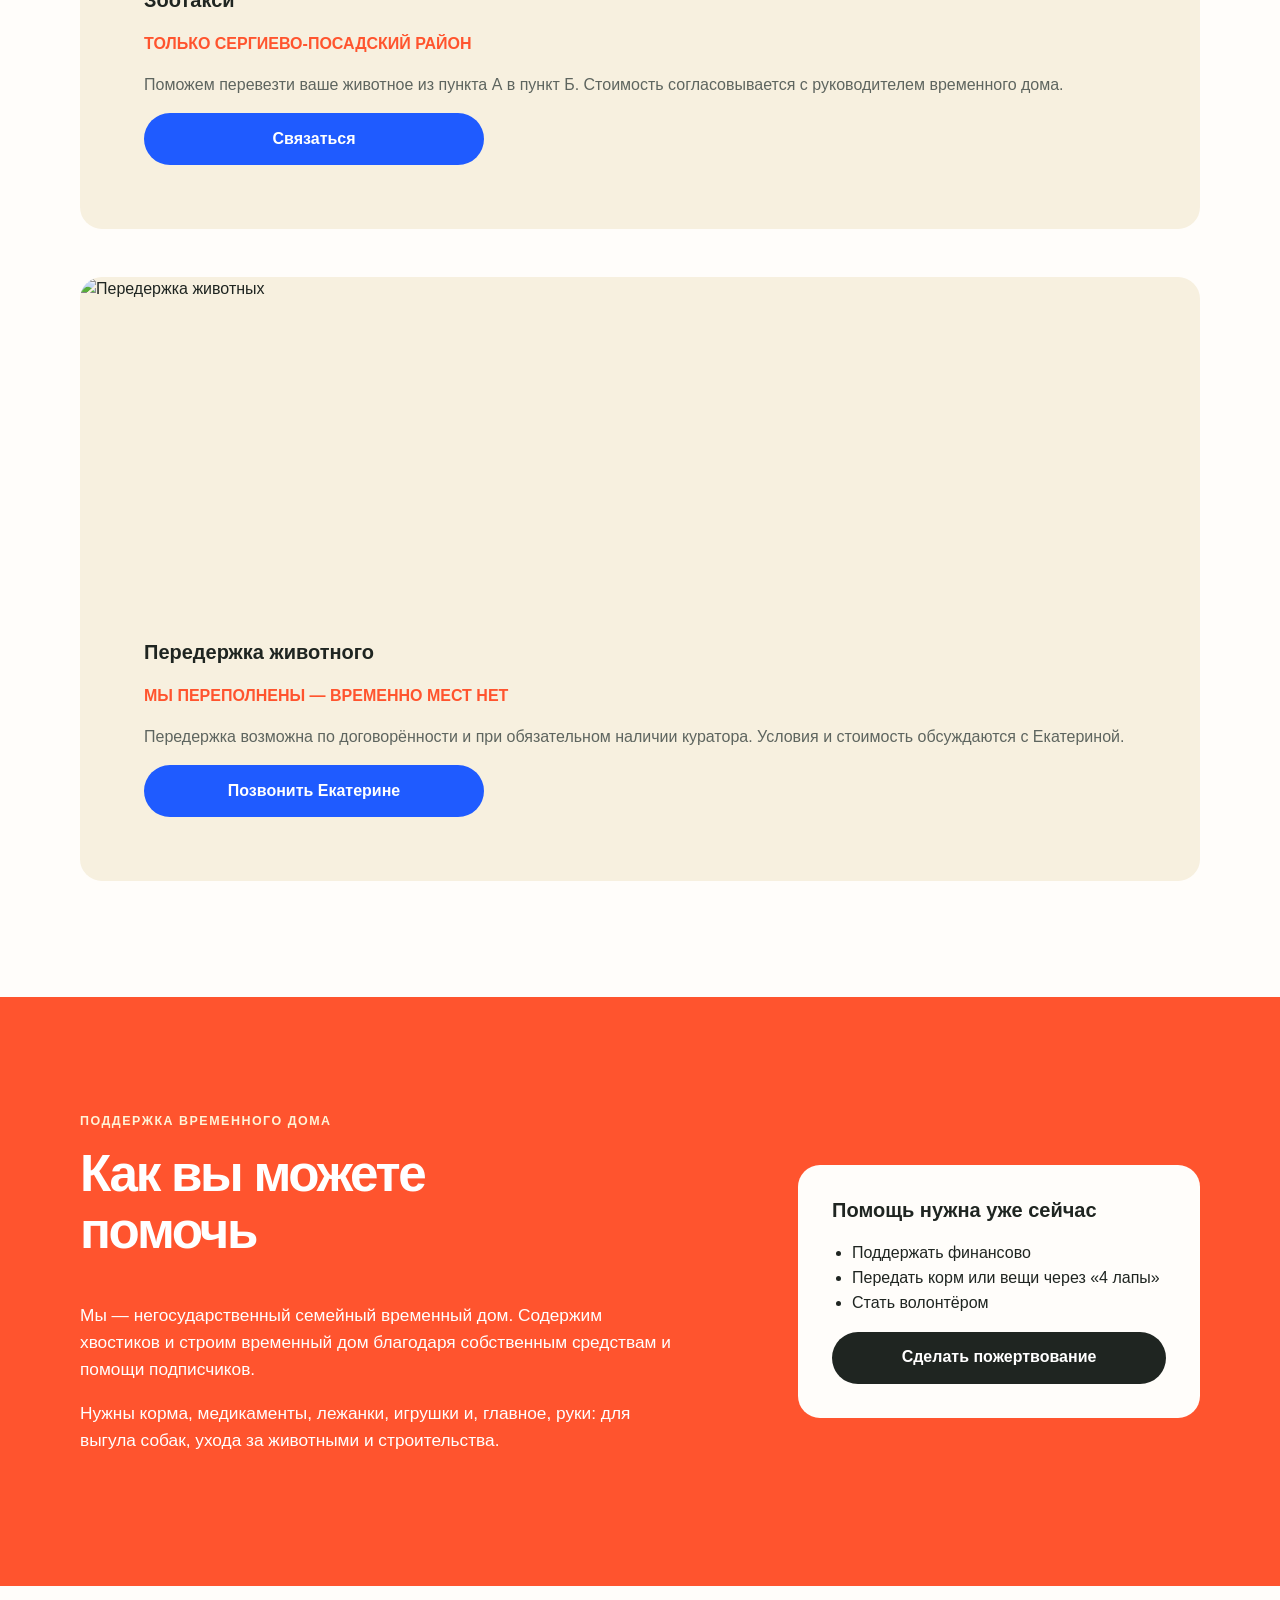
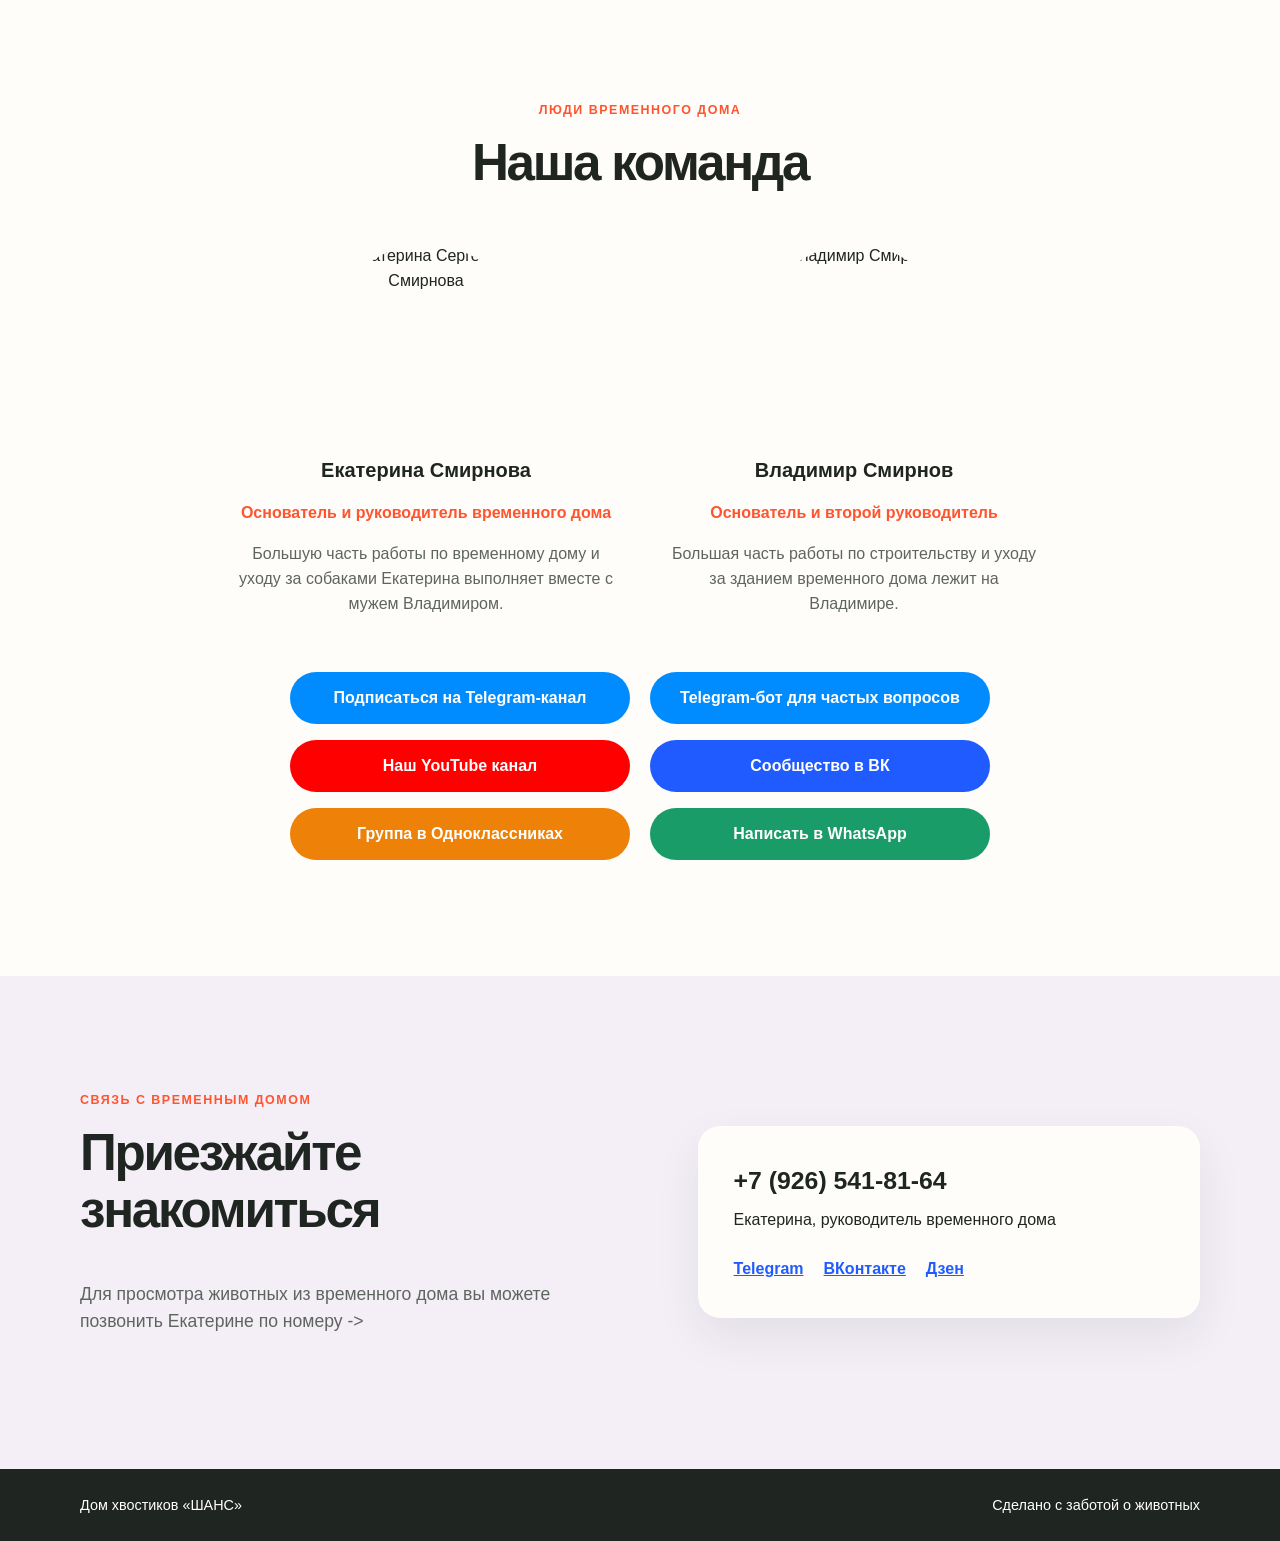
==== commit 53291f04: "add new title text" ====
--- a/index.html
+++ b/index.html
@@ -316,8 +316,8 @@
             <p class="eyebrow">Связь с временным домом</p>
             <h2>Приезжайте знакомиться</h2>
             <p>
-              Временный дом находится в деревне Морозово Сергиево-Посадского района.
-              Пожалуйста, согласуйте визит заранее.
+              Для просмотра животных из временного дома вы можете позвонить Екатерине по номеру ->
+             
             </p>
           </div>
           <address class="contact-card">
--- a/CSS/main.css
+++ b/CSS/main.css
@@ -1,3 +1,4 @@
+@charset "UTF-8";
 * {
   box-sizing: border-box;
 }
@@ -681,46 +682,117 @@
 }
 
 /* ==============================
-   NEWS
-   ============================== */
-.news-detail {
-  max-width: 480px;
-  margin: 0 auto;
+   NEWS LIST (Сетка новостей)
+   ============================== */
+.news-list {
+  display: grid;
+  grid-template-columns: repeat(3, minmax(0, 1fr));
+  gap: 24px;
+}
+
+.news-card {
+  overflow: hidden;
   padding: 28px;
   background: #f7f0df;
   border-radius: 22px;
+  transition: transform 0.3s ease, box-shadow 0.3s ease;
+}
+
+.news-card:hover {
+  transform: translateY(-4px);
+  box-shadow: 0 15px 40px rgba(31, 37, 33, 0.1);
+}
+
+.news-card img {
+  width: 100%;
+  aspect-ratio: 16/9;
+  margin: 7px -28px 24px 0px;
+  -o-object-fit: cover;
+     object-fit: cover;
+  border-radius: 22px 22px 0 0;
+}
+
+.news-card h2 {
+  margin-bottom: 12px;
+  font-size: 1.6rem;
+  letter-spacing: -0.03em;
+}
+
+.news-card h2 a {
+  text-decoration: none;
+  color: #1f2521;
+  transition: color 0.2s ease;
+}
+
+.news-card h2 a:hover {
+  color: #ff542e;
+}
+
+.news-card > p:not(.eyebrow) {
+  color: #5e655f;
+  font-size: 1rem;
+  line-height: 1.6;
+  margin-bottom: 0;
+}
+
+/* ==============================
+   NEWS DETAIL (Детальная страница)
+   ============================== */
+.news-detail {
+  grid-column: 1/-1;
+  max-width: 900px;
+  margin: 0 auto;
+  padding: 40px;
+  background: #f7f0df;
+  border-radius: 22px;
 }
 
 .news-detail img {
   width: 100%;
   aspect-ratio: 16/9;
-  margin: -10px -28px 24px 5px;
+  margin: 7px -28px 24px 0px;
   -o-object-fit: cover;
      object-fit: cover;
   border-radius: 22px 22px 0 0;
 }
 
+.news-detail .eyebrow {
+  margin-bottom: 16px;
+  font-size: 0.85rem;
+}
+
 .news-detail h1 {
-  margin-bottom: 24px;
+  margin-bottom: 32px;
   font-size: clamp(2rem, 4vw, 3rem);
   letter-spacing: -0.045em;
+  line-height: 1.15;
 }
 
 .news-detail__content p {
-  margin-bottom: 16px;
-  color: #5e655f;
-  font-size: 1.1rem;
-  line-height: 1.7;
+  margin-bottom: 20px;
+  color: #5e655f;
+  font-size: 1.15rem;
+  line-height: 1.8;
 }
 
 .news-detail__content p:last-child {
   margin-bottom: 0;
 }
 
+/* ==============================
+   EMPTY STATE
+   ============================== */
 .empty-state {
   grid-column: 1/-1;
   text-align: center;
   color: #5e655f;
+  padding: 60px 20px;
+  font-size: 1.1rem;
+}
+
+.empty-state .text-link {
+  display: inline-block;
+  margin-top: 12px;
 }
 
 /* ==============================
@@ -946,6 +1018,21 @@
   .news-list {
     grid-template-columns: repeat(2, minmax(0, 1fr));
   }
+  .news-detail {
+    padding: 32px;
+  }
+  .news-detail img {
+    margin: 7px -32px 24px 0px;
+  }
+  .service-card {
+    grid-template-columns: 1fr;
+  }
+  .service-card--reverse img {
+    order: 0;
+  }
+  .service-card img {
+    min-height: 300px;
+  }
   .help {
     grid-template-columns: 1fr;
     gap: 45px;
@@ -1042,6 +1129,32 @@
   }
   .news-list {
     grid-template-columns: 1fr;
+    gap: 18px;
+  }
+  .news-card {
+    padding: 24px;
+  }
+  .news-card img {
+    margin: -24px -24px 20px;
+  }
+  .news-card h2 {
+    font-size: 1.4rem;
+  }
+  .news-detail {
+    padding: 24px;
+    border-radius: 18px;
+  }
+  .news-detail img {
+    margin: 7px -24px 20px 0px;
+    border-radius: 18px 18px 0 0;
+  }
+  .news-detail h1 {
+    margin-bottom: 24px;
+    font-size: 2rem;
+  }
+  .news-detail__content p {
+    font-size: 1.05rem;
+    line-height: 1.7;
   }
   .community-links {
     grid-template-columns: 1fr;
@@ -1131,71 +1244,4 @@
   .animal-detail .button--primary {
     width: 100%;
   }
-}
-@media (max-width: 820px) {
-  .animal-detail {
-    width: 100%;
-  }
-  .animal-detail__main-image img {
-    max-height: 500px;
-  }
-  .animal-detail__specs {
-    grid-template-columns: repeat(3, minmax(0, 1fr));
-  }
-  .animal-detail__section {
-    padding: 32px;
-  }
-  .animal-detail__gallery-grid {
-    grid-template-columns: repeat(2, minmax(0, 1fr));
-  }
-}
-@media (max-width: 600px) {
-  .animal-detail {
-    width: 100%;
-  }
-  .animal-detail__header {
-    gap: 28px;
-    margin-bottom: 40px;
-  }
-  .animal-detail__main-image img {
-    max-height: none;
-    aspect-ratio: 4/3;
-    border-radius: 20px;
-  }
-  .animal-detail__meta {
-    align-items: flex-start;
-  }
-  .animal-detail__type,
-  .animal-detail__status {
-    font-size: 1rem;
-  }
-  .animal-detail__info h1 {
-    margin-bottom: 24px;
-    font-size: 2.4rem;
-  }
-  .animal-detail__specs {
-    grid-template-columns: 1fr;
-    gap: 16px;
-    margin-bottom: 32px;
-    font-size: 1rem;
-  }
-  .animal-detail__section {
-    margin-bottom: 24px;
-    padding: 24px;
-    border-radius: 18px;
-  }
-  .animal-detail__section h2 {
-    font-size: 1.6rem;
-  }
-  .animal-detail__section p {
-    font-size: 1rem;
-    line-height: 1.7;
-  }
-  .animal-detail__gallery-grid {
-    grid-template-columns: 1fr;
-    gap: 14px;
-  }
-  .animal-detail .button--primary {
-    width: 100%;
-  }
 }/*# sourceMappingURL=main.css.map */
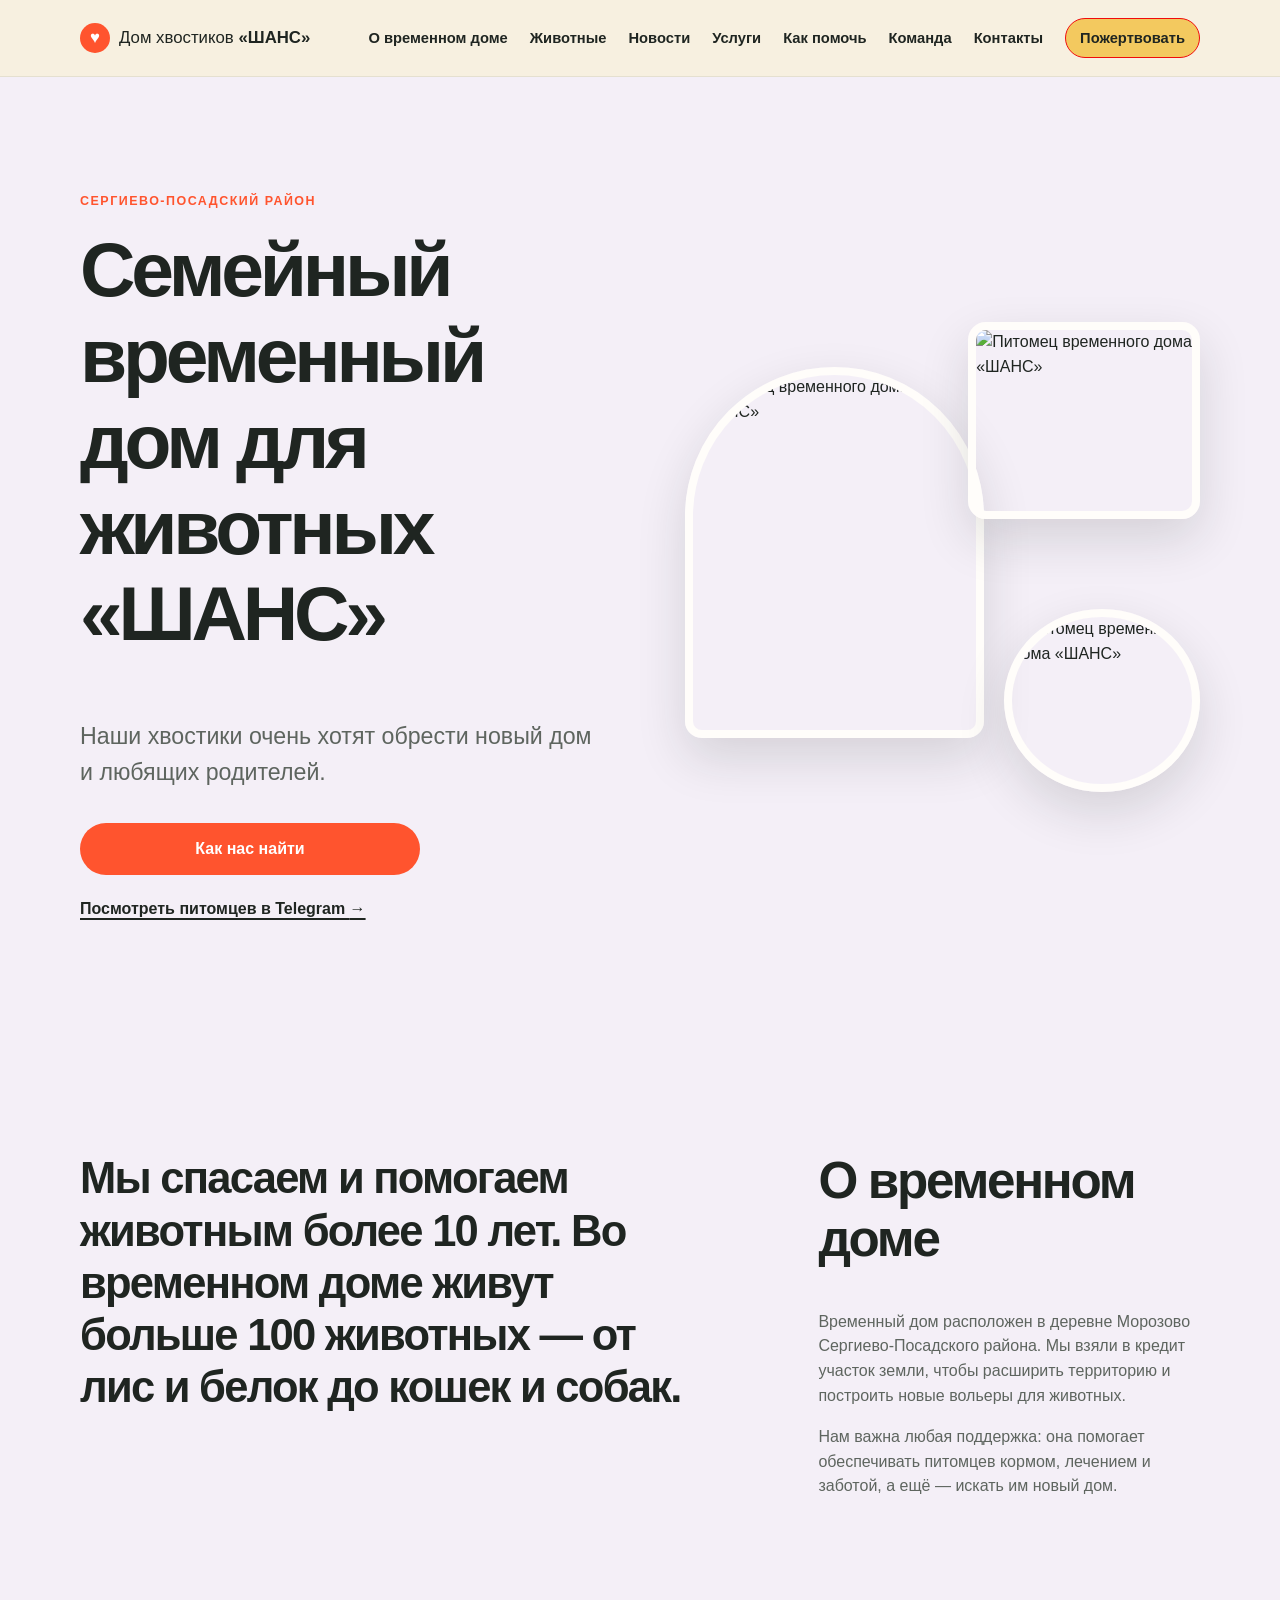
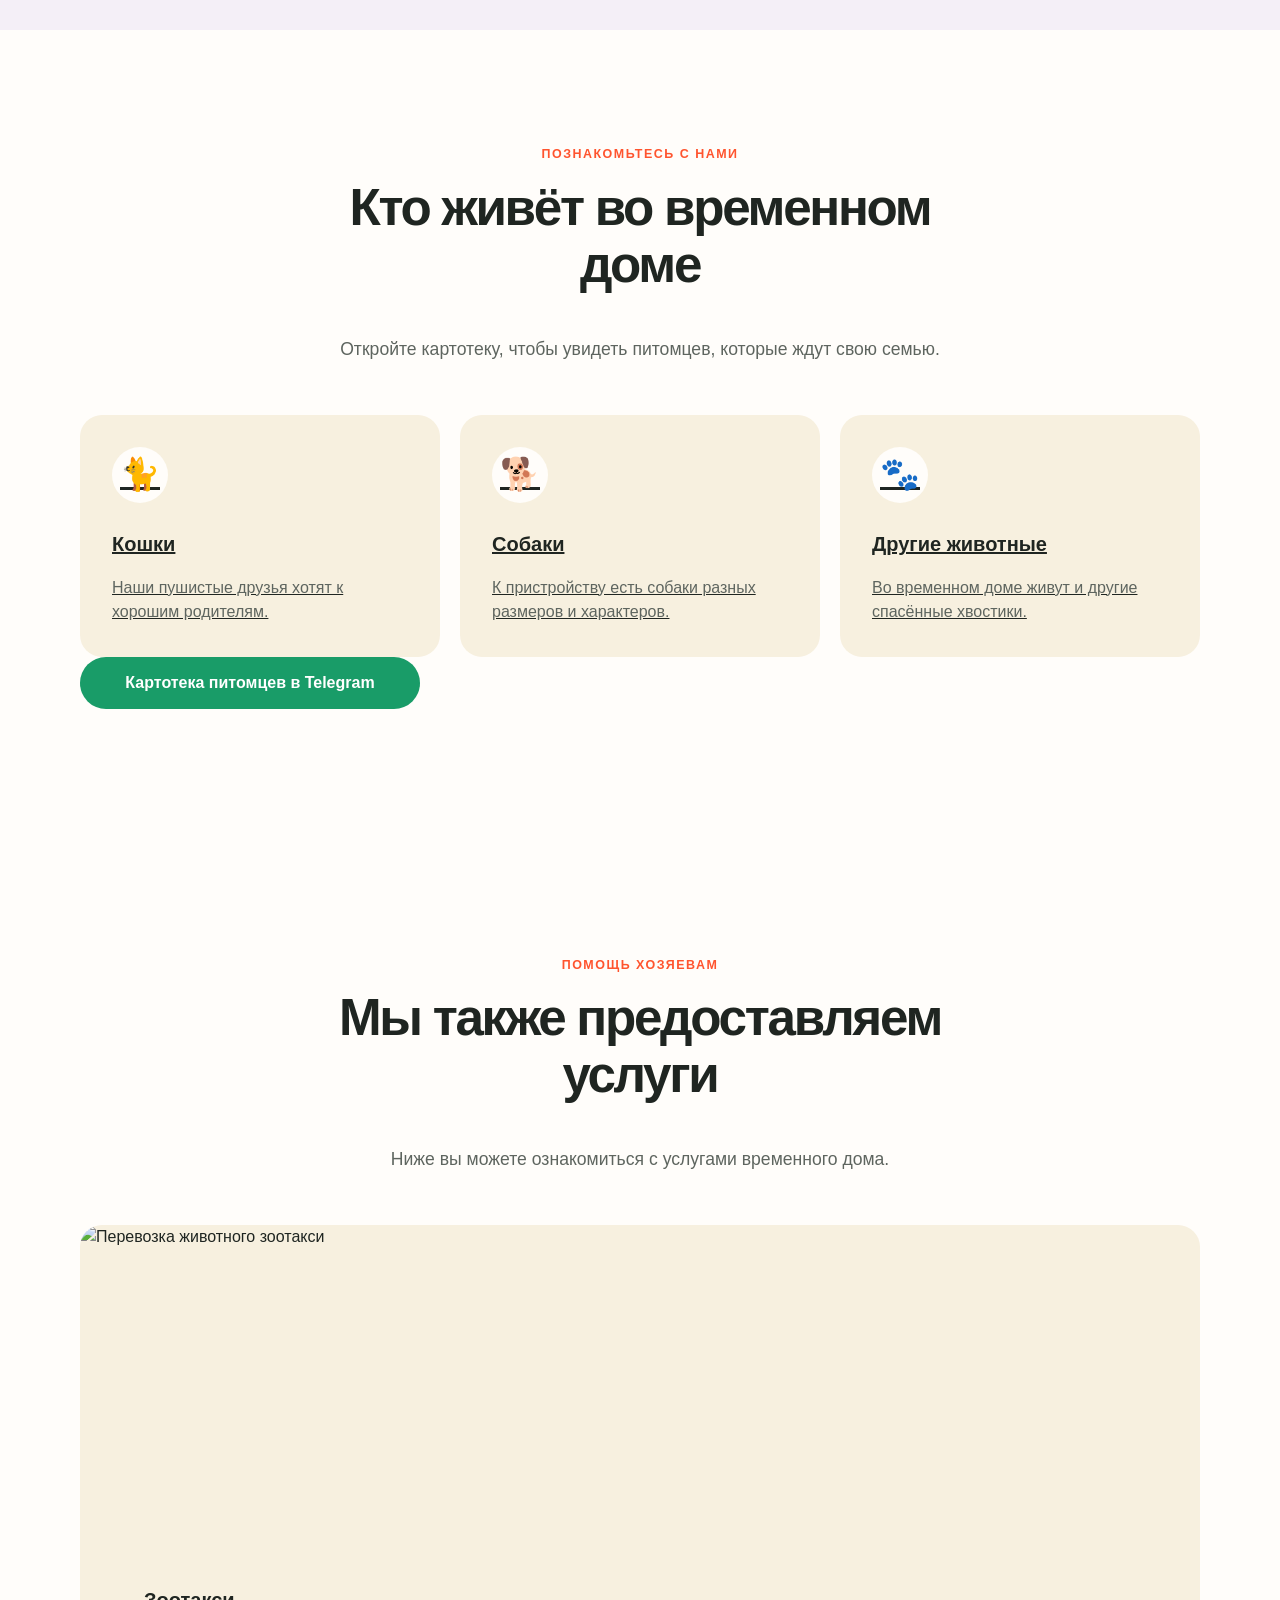
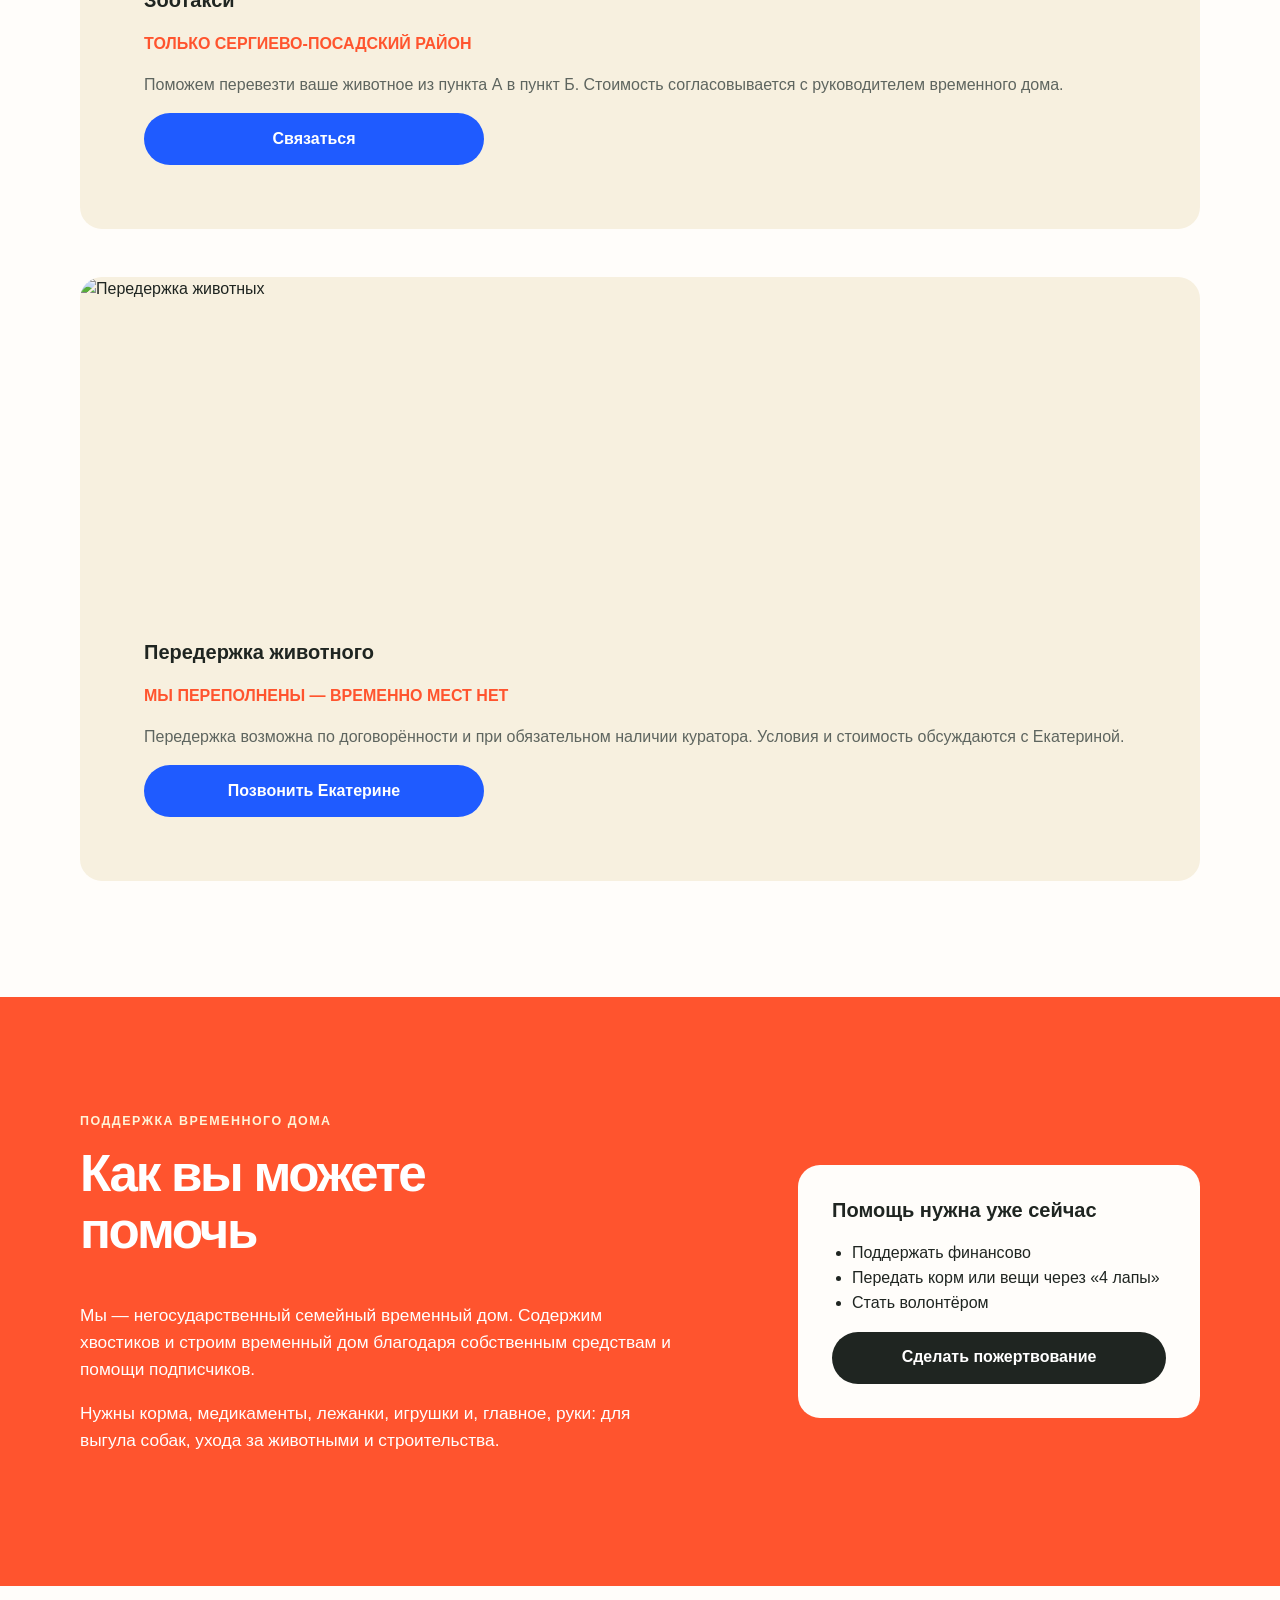
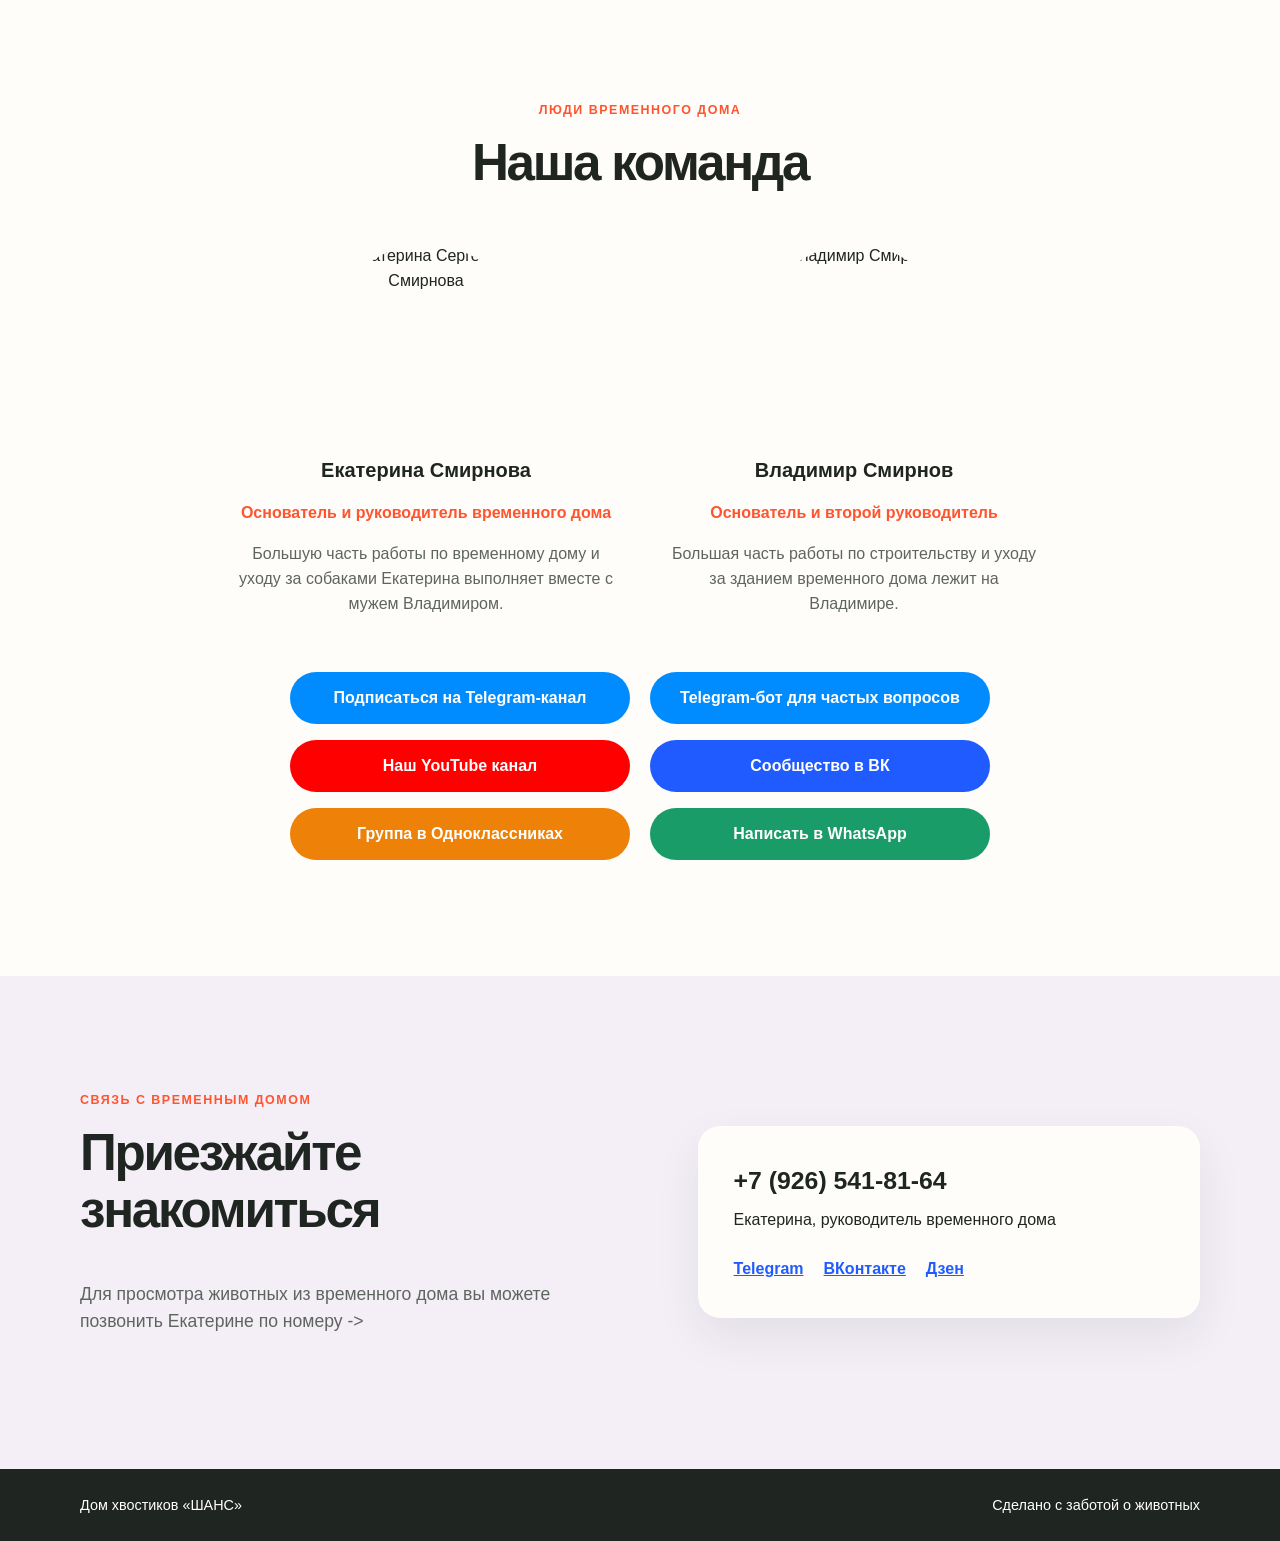
==== commit a3cab147: "fix text in config + add a tag" ====
--- a/index.html
+++ b/index.html
@@ -123,21 +123,27 @@
             </p>
           </div>
           <div class="animal-types">
-            <article class="animal-type">
-              <span class="animal-type__icon" aria-hidden="true">🐈</span>
-              <h3>Кошки</h3>
-              <p>Наши пушистые друзья хотят к хорошим родителям.</p>
-            </article>
-            <article class="animal-type">
-              <span class="animal-type__icon" aria-hidden="true">🐕</span>
-              <h3>Собаки</h3>
-              <p>К пристройству есть собаки разных размеров и характеров.</p>
-            </article>
-            <article class="animal-type">
-              <span class="animal-type__icon" aria-hidden="true">🐾</span>
-              <h3>Другие животные</h3>
-              <p>Во временном доме живут и другие спасённые хвостики.</p>
-            </article>
+            <a href="./animals.html?type=cat">
+              <article class="animal-type">
+                <span class="animal-type__icon" aria-hidden="true">🐈</span>
+                <h3>Кошки</h3>
+                <p>Наши пушистые друзья хотят к хорошим родителям.</p>
+              </article>
+            </a>
+            <a href="./animals.html?type=dog">
+              <article class="animal-type">
+                <span class="animal-type__icon" aria-hidden="true">🐕</span>
+                <h3>Собаки</h3>
+                <p>К пристройству есть собаки разных размеров и характеров.</p>
+              </article>
+            </a>
+            <a href="./animals.html?type=all">
+              <article class="animal-type">
+                <span class="animal-type__icon" aria-hidden="true">🐾</span>
+                <h3>Другие животные</h3>
+                <p>Во временном доме живут и другие спасённые хвостики.</p>
+              </article>
+            </a>
           </div>
           <p class="section-action">
             <a
